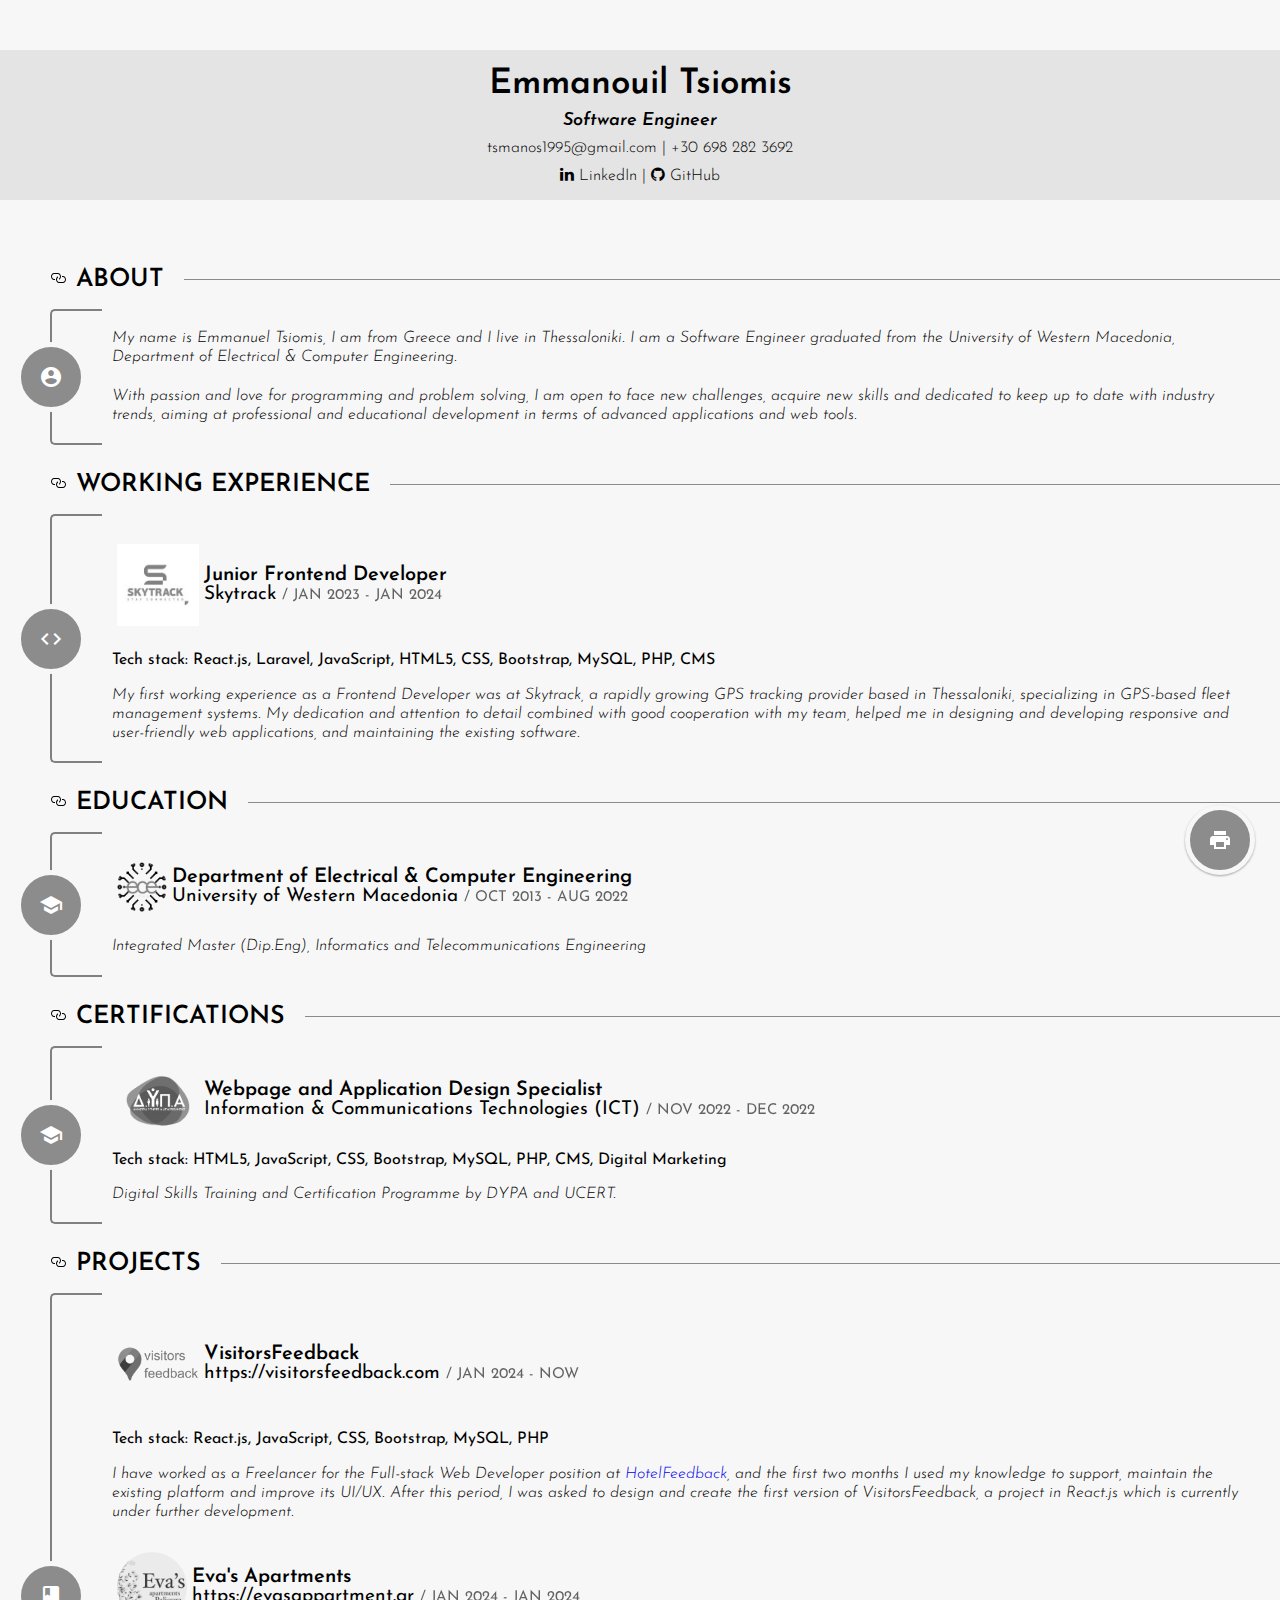
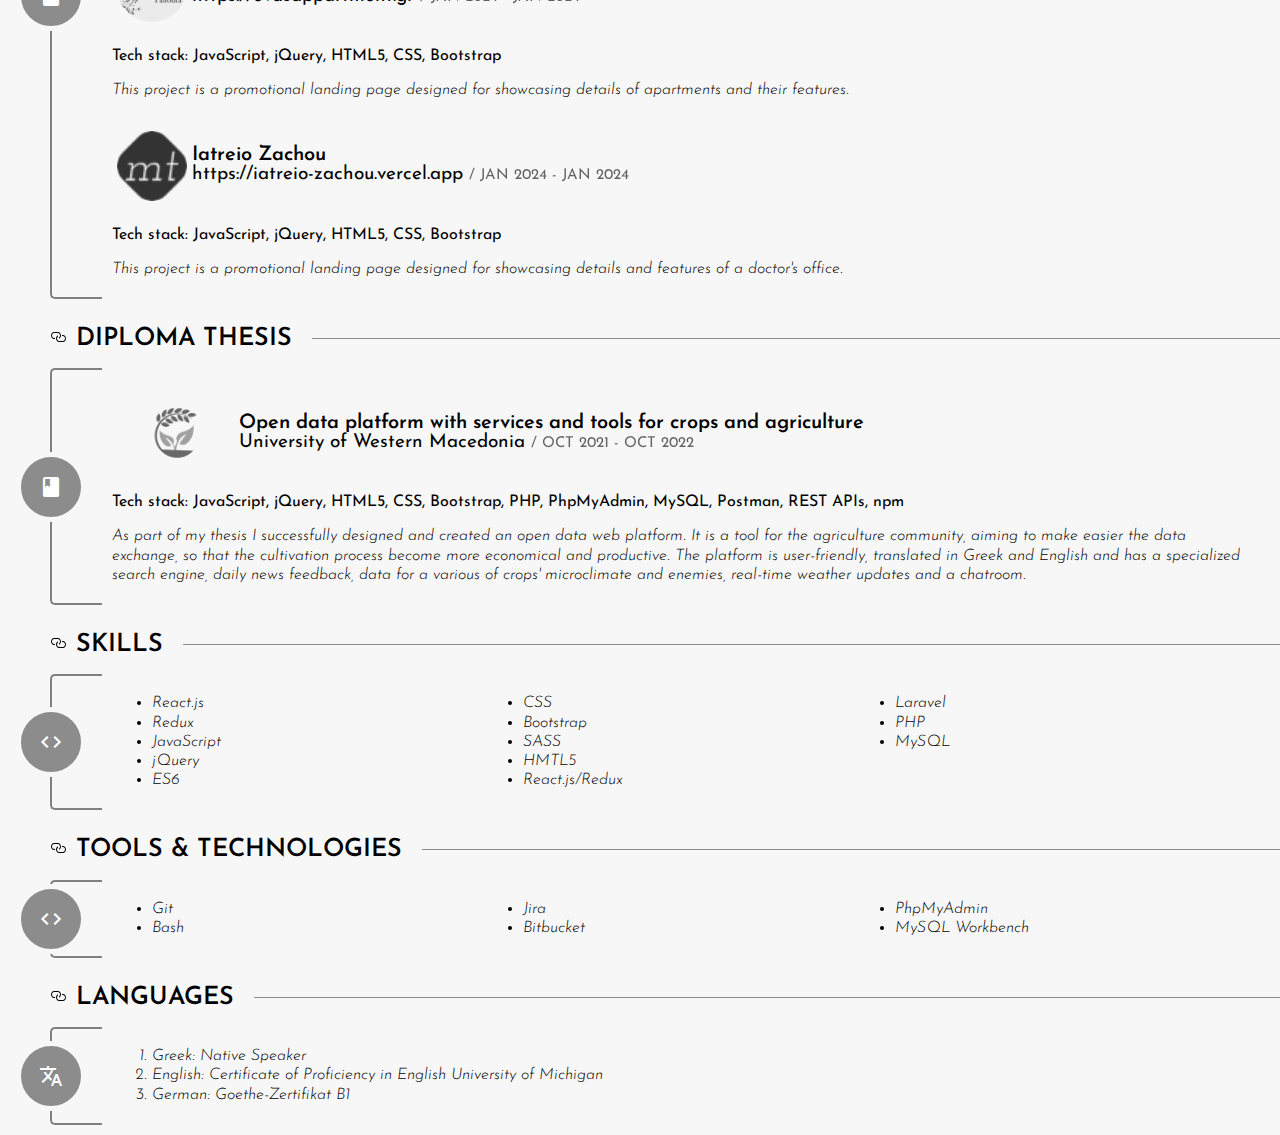
==== index.html @ ccad68cb "Last changes" ====
<!DOCTYPE HTML>
<html lang="en">

<head>
  <title>Emmanouil Tsiomis | Software Engineer</title>
  <meta charset="utf-8" />
  <meta name="viewport" content="width=device-width, initial-scale=1" />
  <meta name="theme-color" content="#2c2c2c" />
  <link rel="apple-touch-icon" sizes="180x180" href="images/icons/icon-192x192.png">
  <link href="https://fonts.googleapis.com/css?family=Josefin+Sans:100,100i,300,300i,400,400i,600,600i,700,700i"
    rel="stylesheet">
  <link href="https://fonts.googleapis.com/icon?family=Material+Icons" rel="stylesheet">
  <link rel="stylesheet" href="assets/css/main.css" />
  <link href="assets/css/print.css" media="print" rel="stylesheet" />
  <link rel="stylesheet" href="https://maxcdn.bootstrapcdn.com/font-awesome/4.4.0/css/font-awesome.min.css">
</head>

<body>
  <div id="print" class="print icon" title="Get a pdf copy">
    <i class="material-icons">&#xE8AD;</i>
  </div>
  <div class="wrapper">
    <main class="main">
      <!-- <div class="btnlang">
        <a href="index-gr.html" class="nav-link">
          <img src="images/flag_gr.gif" alt="Greek" title="Switch to Greek">
        </a>
      </div> -->
      <section class="top">
        <div class="title ">
          Emmanouil Tsiomis
          <div class="subtitle">
            Software Engineer
          </div>
          <div class="contact-information">
            tsmanos1995@gmail.com | +30 698 282 3692‬
          </div>
          <div class="contact-information icon">
            <a href="https://www.linkedin.com/in/emmanouil-tsiomis-819900257/" style="color: currentcolor;" target="_blank"
              rel="noreferrer"><i class="fa fa-linkedin"></i>&#x20LinkedIn</a>
            |
            <a href="https://github.com/ManolisTs" style="color: currentcolor;" target="_blank" rel="noreferrer"><i
                class="fa fa-github"></i>&#x20GitHub</a>
          </div>
        </div>
      </section>
      <section class="section">
        <div class="horizonLine" id="experience">
          <a id="user-content-buttonjs" class="anchor" aria-hidden="true" href="#experience">
            <svg viewBox="0 0 16 16" version="1.1" width="16" height="16" aria-hidden="true">
              <path fill-rule="evenodd"
                d="M4 9h1v1H4c-1.5 0-3-1.69-3-3.5S2.55 3 4 3h4c1.45 0 3 1.69 3 3.5 0 1.41-.91 2.72-2 3.25V8.59c.58-.45 1-1.27 1-2.09C10 5.22 8.98 4 8 4H4c-.98 0-2 1.22-2 2.5S3 9 4 9zm9-3h-1v1h1c1 0 2 1.22 2 2.5S13.98 12 13 12H9c-.98 0-2-1.22-2-2.5 0-.83.42-1.64 1-2.09V6.25c-1.09.53-2 1.84-2 3.25C6 11.31 7.55 13 9 13h4c1.45 0 3-1.69 3-3.5S14.5 6 13 6z">
              </path>
            </svg>
          </a>
          ABOUT
        </div>
        <div class="container">
          <div class="iconHug">
            <div class="icon">
              <i class="material-icons">&#xe853;</i>
            </div>
          </div>
          <div class="items">
            <div class="item">
              <div class="desc">
                My name is Emmanuel Tsiomis, I am from Greece and I live in Thessaloniki. I am a Software Engineer graduated from the University of Western Macedonia, Department of Electrical & Computer Engineering.
                <br><br>
                With passion and love for programming and problem solving, I am open to face new challenges, acquire new skills and dedicated to keep up to date with industry
                 trends, aiming at professional and educational development in terms of advanced applications and web tools.
              </div>
            </div>
          </div>
        </div>
      </section>
      <section class="section">
        <div class="horizonLine" id="experience">
          <a id="user-content-buttonjs" class="anchor" aria-hidden="true" href="#experience">
            <svg viewBox="0 0 16 16" version="1.1" width="16" height="16" aria-hidden="true">
              <path fill-rule="evenodd"
                d="M4 9h1v1H4c-1.5 0-3-1.69-3-3.5S2.55 3 4 3h4c1.45 0 3 1.69 3 3.5 0 1.41-.91 2.72-2 3.25V8.59c.58-.45 1-1.27 1-2.09C10 5.22 8.98 4 8 4H4c-.98 0-2 1.22-2 2.5S3 9 4 9zm9-3h-1v1h1c1 0 2 1.22 2 2.5S13.98 12 13 12H9c-.98 0-2-1.22-2-2.5 0-.83.42-1.64 1-2.09V6.25c-1.09.53-2 1.84-2 3.25C6 11.31 7.55 13 9 13h4c1.45 0 3-1.69 3-3.5S14.5 6 13 6z">
              </path>
            </svg>
          </a>
          WORKING EXPERIENCE
        </div>
        <div class="container">
          <div class="iconHug">
            <div class="icon">
              <i class="material-icons">&#xE86F;</i>
            </div>
          </div>
          <div class="items">
            <!-- <div class="item">
              <div class="entity">
                <img style="border-radius: unset; height: 82px;" loading="lazy" src="./images/hotelfeedback.png">
                <div>
                  <div class="what">Full Stack Web Developer</div>
                  <div class="where">
                    <a href="https://hotelfeedback.gr/" target="_blank" rel="noreferrer">Hotel Feedback</a>
                    <span class="when">/ JAN 2024 - NOW</span>
                  </div>
                </div>
              </div>
              <div class="tech-stack"> 
                Tech stack: React.js, JavaScript, CSS, Bootstrap, MySQL, PHP
              </div>
              <div class="desc">
                As a full-stack Web Developer at Hotel Feedback my role revolves around the maintenance, 
                support, and enhancement of the existing platform. Leveraging a comprehensive skill set, 
                I employ JavaScript, jQuery, CSS, Bootstrap, PHP, C#, SQL SERVER, and React to ensure the 
                seamless operation and continuous improvement of the system. My responsibilities encompass 
                not only troubleshooting and support but also the implementation of innovative solutions to 
                elevate the platform's functionality. This experience allows me to navigate the intricacies 
                of both front-end and back-end development, showcasing my proficiency in delivering high-quality 
                and user-centric solutions in a dynamic and challenging environment.
              </div>
            </div> -->
            <div class="item">
              <div class="entity">
                <img style="border-radius: unset; height: 82px;" loading="lazy" src="./images/skytrack.png">
                <div>
                  <div class="what">Junior Frontend Developer</div>
                  <div class="where">
                    <a href="https://skytrack.org" target="_blank" rel="noreferrer">Skytrack</a>
                    <span class="when">/ JAN 2023 - JAN 2024</span>
                  </div>
                </div>
              </div>
              <div class="tech-stack"> Tech stack: React.js, Laravel, JavaScript, HTML5, CSS, Bootstrap, MySQL, PHP, CMS
              </div>
              <div class="desc">
                My first working experience as a Frontend Developer was at Skytrack, a rapidly growing GPS tracking provider based in Thessaloniki, 
                specializing in GPS-based fleet management systems. My dedication and attention to detail combined with good cooperation with my team, 
                helped me in designing and developing responsive and user-friendly web applications, and maintaining the existing software.
              </div>
            </div>
            <!-- <div class="item">
              <div class="entity">
                <img loading="lazy" src="./images/greek-army.png">
                <div>
                  <div class="what">Computer & Network Specialist</div>
                  <div class="where">
                    <a href="http://www.army.gr/" target="_blank" rel="noreferrer">Greek Army</a>
                    <span class="when">/ FEB 2021 - MAY 2021</span>
                  </div>
                  <div class="when">
                    <a href="https://drive.google.com/file/d/1DsArFjGxGEd2pvz5OQ75VS9H2vYj6-qq/view?usp=sharing" target="_blank" rel="noreferrer">Certificate of Military
                      Service</a>
                  </div>
                </div>
              </div>
              <div class="tech-stack"> 
                Tech stack: MySQL, Windows Domain, Network Management, Computer Hardware Troubleshooting, 
                            Hardware Diagnostics, Computer Hardware Assembly, Active Directory Experience
              </div>
              <div class="desc">
                During my military service, with primary occupational specialty
                “Computer and Network Specialist” in the Information Technology Support Center of the 
                88th Military Command of Lesvos in the Hellenic Army, I was assigned the following duties:
                <ul>
                  <li>Network Support:
                    Integration of computers into the Windows Domain (Server 2012 R2, Server 2016 R2),
                    Network addressing, Switch configuration, Network user management (Active Directory)</li>
                  <li>Technical Support for Computers and Peripherals:
                    Fault diagnosis and replacement of defective components, Assembly of new computers,
                    Installation and configuration of operating systems and office applications (MS Windows, MS Office),
                    Printer maintenance, Connection and operation of projectors, Connection and operation of UPS (Uninterruptible Power Supply)
                  </li>
                  <li>Handling Office Applications:
                    Microsoft Word 2003-2016, Microsoft Excel 2003-2016, Microsoft Outlook 2003-2016,
                    Microsoft PowerPoint 2003-2016, Microsoft Access 2003-2016
                  </li>
                </ul>
              </div>
            </div>
            <div class="item">
              <div class="entity">
                <img loading="lazy" src="./images/itsolutions.png">
                <div>
                  <div class="what">Information Technology Engineer (Internship)</div>
                  <div class="where">
                    <a href="" target="_blank" rel="noreferrer">It Solutions - Mokkas Ioannis</a>
                    <span class="when">/ AUG 2020 - OCT 2020</span>
                  </div>
                </div>
              </div>
              <div class="tech-stack"> Tech stack: Windows Server, Computer Hardware, Computer Hardware Troubleshooting, Hardware Diagnostics, Computer Hardware Assembly </div>
              <div class="desc">
                During my internship, I worked at the hosting company named IOANNIS MOKKAS, operating under the 
                trade name IT SOLUTIONS, for the period August 2020 to October 2020. In this role, I provided 
                services related to software and hardware upgrading, management, and repair.
              </div>
            </div> -->
          </div>
        </div>
      </section>
      <section class="section">
        <div class="horizonLine" id="education">
          <a class="anchor" aria-hidden="true" href="#education">
            <svg viewBox="0 0 16 16" version="1.1" width="16" height="16" aria-hidden="true">
              <path fill-rule="evenodd"
                d="M4 9h1v1H4c-1.5 0-3-1.69-3-3.5S2.55 3 4 3h4c1.45 0 3 1.69 3 3.5 0 1.41-.91 2.72-2 3.25V8.59c.58-.45 1-1.27 1-2.09C10 5.22 8.98 4 8 4H4c-.98 0-2 1.22-2 2.5S3 9 4 9zm9-3h-1v1h1c1 0 2 1.22 2 2.5S13.98 12 13 12H9c-.98 0-2-1.22-2-2.5 0-.83.42-1.64 1-2.09V6.25c-1.09.53-2 1.84-2 3.25C6 11.31 7.55 13 9 13h4c1.45 0 3-1.69 3-3.5S14.5 6 13 6z">
              </path>
            </svg>
          </a>
          EDUCATION
        </div>
        <div class="container">
          <div class="iconHug">
            <div class="icon">
              <i class="material-icons">&#xE80C;</i>
            </div>
          </div>
          <div class="items">
            <div class="item">
              <div class="entity">
                <img loading="lazy" src="./images/ece.png">
                <div>
                  <div class="what">Department of Electrical & Computer Engineering</div>
                  <div class="where">
                    <a href="https://www.ece.uowm.gr/" target="_blank" rel="noreferrer">University of Western
                      Macedonia</a>
                    <span class="when">/ OCT 2013 - AUG 2022</span>
                  </div>
                </div>
              </div>
              <div class="desc">
                Integrated Master (Dip.Eng), Informatics and Telecommunications Engineering
              </div>
            </div>
          </div>
        </div>
      </section>
      <section class="section">
        <div class="horizonLine" id="education">
          <a class="anchor" aria-hidden="true" href="#education">
            <svg viewBox="0 0 16 16" version="1.1" width="16" height="16" aria-hidden="true">
              <path fill-rule="evenodd"
                d="M4 9h1v1H4c-1.5 0-3-1.69-3-3.5S2.55 3 4 3h4c1.45 0 3 1.69 3 3.5 0 1.41-.91 2.72-2 3.25V8.59c.58-.45 1-1.27 1-2.09C10 5.22 8.98 4 8 4H4c-.98 0-2 1.22-2 2.5S3 9 4 9zm9-3h-1v1h1c1 0 2 1.22 2 2.5S13.98 12 13 12H9c-.98 0-2-1.22-2-2.5 0-.83.42-1.64 1-2.09V6.25c-1.09.53-2 1.84-2 3.25C6 11.31 7.55 13 9 13h4c1.45 0 3-1.69 3-3.5S14.5 6 13 6z">
              </path>
            </svg>
          </a>
          CERTIFICATIONS
        </div>
        <div class="container">
          <div class="iconHug">
            <div class="icon">
              <i class="material-icons">&#xE80C;</i>
            </div>
          </div>
          <div class="items">
            <div class="item">
              <div class="entity">
                <img loading="lazy" src="./images/dypa.png">
                <div>
                  <div class="what">Webpage and Application Design Specialist</div>
                  <div class="where">
                    <a href="#" target="_blank" rel="noreferrer">Information & Communications Technologies (ICT)</a>
                    <span class="when">/ NOV 2022 - DEC 2022</span>
                  </div>
                </div>
              </div>
              <div class="tech-stack"> Tech stack: HTML5, JavaScript, CSS, Bootstrap, MySQL, PHP, CMS, Digital Marketing</div>
              <div class="desc">
                Digital Skills Training and Certification Programme by DYPA and UCERT.
              </div>
            </div>
          </div>
        </div>
      </section>
      <section class="section" id="projects">
          <div class="horizonLine">
            <a id="" class="anchor" aria-hidden="true" href="#evas">
              <svg viewBox="0 0 16 16" version="1.1" width="16" height="16" aria-hidden="true">
                <path fill-rule="evenodd"
                  d="M4 9h1v1H4c-1.5 0-3-1.69-3-3.5S2.55 3 4 3h4c1.45 0 3 1.69 3 3.5 0 1.41-.91 2.72-2 3.25V8.59c.58-.45 1-1.27 1-2.09C10 5.22 8.98 4 8 4H4c-.98 0-2 1.22-2 2.5S3 9 4 9zm9-3h-1v1h1c1 0 2 1.22 2 2.5S13.98 12 13 12H9c-.98 0-2-1.22-2-2.5 0-.83.42-1.64 1-2.09V6.25c-1.09.53-2 1.84-2 3.25C6 11.31 7.55 13 9 13h4c1.45 0 3-1.69 3-3.5S14.5 6 13 6z">
                </path>
              </svg>
            </a>
            PROJECTS
          </div>
          <div class="container">
            <div class="iconHug">
              <div class="icon">
                <i class="material-icons">&#xe865;</i>
              </div>
            </div>
            <div class="items">
              <div class="item">
                <div class="entity">
                  <img style="border-radius: unset; height: 82px;" loading="lazy" src="./images/visitors-feedback.png">
                  <div>
                    <div class="what">VisitorsFeedback</div>
                    <div class="where">
                      <a href="https://visitorsfeedback.com"
                        target="_blank" rel="noreferrer">https://visitorsfeedback.com</a>
                      <span class="when">/ JAN 2024 - NOW</span>
                    </div>
                  </div>
                </div>
                <div class="tech-stack"> Tech stack: React.js, JavaScript, CSS, Bootstrap, MySQL, PHP</div>
                <div class="desc">
                  I have worked as a Freelancer for the Full-stack Web Developer position at <a href="https://hotelfeedback.gr/" target="_blank" rel="noreferrer">HotelFeedback</a>, 
                  and the first two months I used my knowledge to support, maintain the existing platform and improve its UI/UX.
                
                  After this period, I was asked to design and create the first version of VisitorsFeedback, a project in React.js which is currently under further development.
                </div>
              </div>
              <div class="item">
                <div class="entity">
                  <img loading="lazy" style="height: 70px;" src="./images/eva.png">
                  <div>
                    <div class="what">Eva's Apartments</div>
                    <div class="where">
                      <a href="https://evasappartment.gr"
                        target="_blank" rel="noreferrer">https://evasappartment.gr</a>
                      <span class="when">/ JAN 2024 - JAN 2024</span>
                    </div>
                  </div>
                </div>
                <div class="tech-stack"> Tech stack: JavaScript, jQuery, HTML5, CSS, Bootstrap</div>
                <div class="desc">
                  This project is a promotional landing page designed for showcasing details of apartments and their features. 
                </div>
              </div>
              <div class="item">
                <div class="entity">
                  <img loading="lazy" style="height: 70px;" src="./images/favicon.png">
                  <div>
                    <div class="what">Iatreio Zachou</div>
                    <div class="where">
                      <a href="https://iatreio-zachou.vercel.app"
                        target="_blank" rel="noreferrer">https://iatreio-zachou.vercel.app</a>
                      <span class="when">/ JAN 2024 - JAN 2024</span>
                    </div>
                  </div>
                </div>
                <div class="tech-stack"> Tech stack: JavaScript, jQuery, HTML5, CSS, Bootstrap</div>
                <div class="desc">
                  This project is a promotional landing page designed for showcasing details and features of a doctor's office.
                </div>
              </div>
            </div>
          </div>
      </section>
      <section class="section" id="thesis">
        <div class="horizonLine">
          <a id="" class="anchor" aria-hidden="true" href="#thesis">
            <svg viewBox="0 0 16 16" version="1.1" width="16" height="16" aria-hidden="true">
              <path fill-rule="evenodd"
                d="M4 9h1v1H4c-1.5 0-3-1.69-3-3.5S2.55 3 4 3h4c1.45 0 3 1.69 3 3.5 0 1.41-.91 2.72-2 3.25V8.59c.58-.45 1-1.27 1-2.09C10 5.22 8.98 4 8 4H4c-.98 0-2 1.22-2 2.5S3 9 4 9zm9-3h-1v1h1c1 0 2 1.22 2 2.5S13.98 12 13 12H9c-.98 0-2-1.22-2-2.5 0-.83.42-1.64 1-2.09V6.25c-1.09.53-2 1.84-2 3.25C6 11.31 7.55 13 9 13h4c1.45 0 3-1.69 3-3.5S14.5 6 13 6z">
              </path>
            </svg>
          </a>
          DIPLOMA THESIS
        </div>
        <div class="container">
          <div class="iconHug">
            <div class="icon">
              <i class="material-icons">&#xe865;</i>
            </div>
          </div>
          <div class="items">
            <div class="item">
              <div class="entity">
                <img loading="lazy" style="height: 70px;" src="./images/logo.png">
                <div>
                  <div class="what">Open data platform with services and tools for crops and agriculture</div>
                  <div class="where">
                    <a href="https://www.ece.uowm.gr/"
                      target="_blank" rel="noreferrer">University of Western Macedonia</a>
                    <span class="when">/ OCT 2021 - OCT 2022</span>
                  </div>
                </div>
              </div>
              <div class="tech-stack"> Tech stack: JavaScript, jQuery, HTML5, CSS, Bootstrap, PHP, PhpMyAdmin, MySQL, Postman, REST APIs, npm</div>
              <div class="desc">
                As part of my thesis I successfully designed and created an open data web platform. It is a tool for the agriculture community, aiming 
                to make easier the data exchange, so that the cultivation process become more economical and productive. The platform is user-friendly, translated 
                in Greek and English and has a specialized search engine, daily news feedback, data for a various of crops' microclimate and enemies, 
                real-time weather updates and a chatroom.
              </div>
            </div>
          </div>
        </div>
      </section>
      <section class="section">
        <div class="horizonLine" id="skills">
          <a class="anchor" aria-hidden="true" href="#skills">
            <svg viewBox="0 0 16 16" version="1.1" width="16" height="16" aria-hidden="true">
              <path fill-rule="evenodd"
                d="M4 9h1v1H4c-1.5 0-3-1.69-3-3.5S2.55 3 4 3h4c1.45 0 3 1.69 3 3.5 0 1.41-.91 2.72-2 3.25V8.59c.58-.45 1-1.27 1-2.09C10 5.22 8.98 4 8 4H4c-.98 0-2 1.22-2 2.5S3 9 4 9zm9-3h-1v1h1c1 0 2 1.22 2 2.5S13.98 12 13 12H9c-.98 0-2-1.22-2-2.5 0-.83.42-1.64 1-2.09V6.25c-1.09.53-2 1.84-2 3.25C6 11.31 7.55 13 9 13h4c1.45 0 3-1.69 3-3.5S14.5 6 13 6z">
              </path>
            </svg>
          </a>
          SKILLS
        </div>
        <div class="container">
          <div class="iconHug">
            <div class="icon">
              <i class="material-icons">&#xE86F;</i>
            </div>
          </div>
          <div class="items">
            <div class="item">
              <div class="desc">
                <ul style="columns: 3; -webkit-columns: 3; -moz-columns: 3;">
                  <li>React.js</li>
                  <li>Redux</li>
                  <li>JavaScript</li>
                  <li>jQuery</li>
                  <li>ES6</li>
                  <li>CSS</li>
                  <li>Bootstrap</li>
                  <li>SASS</li>
                  <li>HMTL5</li>
                  <li>React.js/Redux</li>
                  <li>Laravel</li>
                  <li>PHP</li>
                  <li>MySQL</li>
                </ul>
              </div>
            </div>
          </div>
        </div>
      </section>
      <section class="section">
        <div class="horizonLine" id="tools">
          <a class="anchor" aria-hidden="true" href="#tools">
            <svg viewBox="0 0 16 16" version="1.1" width="16" height="16" aria-hidden="true">
              <path fill-rule="evenodd"
                d="M4 9h1v1H4c-1.5 0-3-1.69-3-3.5S2.55 3 4 3h4c1.45 0 3 1.69 3 3.5 0 1.41-.91 2.72-2 3.25V8.59c.58-.45 1-1.27 1-2.09C10 5.22 8.98 4 8 4H4c-.98 0-2 1.22-2 2.5S3 9 4 9zm9-3h-1v1h1c1 0 2 1.22 2 2.5S13.98 12 13 12H9c-.98 0-2-1.22-2-2.5 0-.83.42-1.64 1-2.09V6.25c-1.09.53-2 1.84-2 3.25C6 11.31 7.55 13 9 13h4c1.45 0 3-1.69 3-3.5S14.5 6 13 6z">
              </path>
            </svg>
          </a>
          TOOLS & TECHNOLOGIES
        </div>
        <div class="container">
          <div class="iconHug">
            <div class="icon">
              <i class="material-icons">&#xE86F;</i>
            </div>
          </div>
          <div class="items">
            <div class="item">
              <div class="desc">
                <ul style="columns: 3; -webkit-columns: 3; -moz-columns: 3;">
                  <li>Git</li>
                  <li>Bash</li>
                  <li>Jira</li>
                  <li>Bitbucket</li>
                  <li>PhpMyAdmin</li>
                  <li>MySQL Workbench</li>
                </ul>
              </div>
            </div>
          </div>
        </div>
      </section>
      <section class="section">
        <div class="horizonLine" id="languages">
          <a class="anchor" aria-hidden="true" href="#languages">
            <svg viewBox="0 0 16 16" version="1.1" width="16" height="16" aria-hidden="true">
              <path fill-rule="evenodd"
                d="M4 9h1v1H4c-1.5 0-3-1.69-3-3.5S2.55 3 4 3h4c1.45 0 3 1.69 3 3.5 0 1.41-.91 2.72-2 3.25V8.59c.58-.45 1-1.27 1-2.09C10 5.22 8.98 4 8 4H4c-.98 0-2 1.22-2 2.5S3 9 4 9zm9-3h-1v1h1c1 0 2 1.22 2 2.5S13.98 12 13 12H9c-.98 0-2-1.22-2-2.5 0-.83.42-1.64 1-2.09V6.25c-1.09.53-2 1.84-2 3.25C6 11.31 7.55 13 9 13h4c1.45 0 3-1.69 3-3.5S14.5 6 13 6z">
              </path>
            </svg>
          </a>
          LANGUAGES
        </div>
        <div class="container">
          <div class="iconHug">
            <div class="icon">
              <i class="material-icons">&#xe8e2;</i>
            </div>
          </div>
          <div class="items">
            <div class="item">
              <div class="desc">
                <ol>
                  <li>Greek: Native Speaker</li>
                  <li>English: Certificate of Proficiency in English University of Michigan</li>
                  <li>German: Goethe-Zertifikat B1</li>
                </ol>
              </div>
            </div>
          </div>
        </div>
      </section>
    </main>
    <!-- <aside class="aside aside-1 sticky">
      <section class="sidebar">
        <div class="profilePicture">
        </div>
        <div class="contactDetails">
          <div class="detail">
            <div class="alignCenter icon">
              <a href="https://www.linkedin.com/in/emmanouil-tsiomis-819900257/" style="text-decoration: none;" target="_blank"
                rel="noreferrer">
                <i class="fa fa-linkedin" style="height: 51.19px;"></i>
              </a>
            </div>
            <div class="alignCenter">
              <a href="https://www.linkedin.com/in/emmanouil-tsiomis-819900257/" style="text-decoration: none;" target="_blank"
                rel="noreferrer">LinkedIn</a>
            </div>
          </div>
          <div class="detail">
            <div class="alignCenter icon">
              <a href="https://github.com/ManolisTs" style="text-decoration: none;" target="_blank" rel="noreferrer">
                <i class="fa fa-github" style="height: 51.19px;"></i>
              </a>
            </div>
            <div class="alignCenter">
              <a href="https://github.com/ManolisTs" style="text-decoration: none;" target="_blank"
                rel="noreferrer">GitHub</a>
            </div>
          </div>
          <div class="detail">
            <div class="alignCenter icon">
              <a href="mailto:tsmanos1995@gmail.com" style="text-decoration: none;">
                <i class="material-icons">&#xE0BE;</i>
              </a>
            </div>
            <div class="alignCenter">
              <a href="mailto:tsmanos1995@gmail.com" style="text-decoration: none;">tsmanos1995@gmail.com</a>
            </div>
          </div>
          <div class="detail">
            <div class="alignCenter icon mycursor">
              <i class="material-icons">&#xE88A;</i>
            </div>
            <div class="alignCenter">
              Thessaloniki, Greece
            </div>
          </div>
        </div>

        <div class="expertise">
          <h3 class="alignCenter">SKILLS</h3>
          <ul>
            <li>React.js</li>
            <li>Redux</li>
            <li>JavaScript</li>
            <li>jQuery</li>
            <li>ES6</li>
            <li>CSS</li>
            <li>Bootstrap</li>
            <li>SASS</li>
            <li>HMTL5</li>
            <li>REST APIs</li>
            <li>AJAX</li>
            <li>Typescript</li>
            <li>Laravel</li>
            <li>PHP</li>
            <li>MySQL</li>
            <li>Node.js</li>
            <li>Express.js</li>
            <li>Npm</li>
            <li>C#</li>
            <li>Responsive Web Design</li>
            <li>Search Engine Optimization (SEO)</li>
          </ul>
        </div>

        <div class="expertise">
          <h3 class="alignCenter">TOOLS & TECHNOLOGIES</h3>
          <ul>
            <li>
              Git
            </li>
            <li>
              npm
            </li>
            <li>
              Bash
            </li>
            <li>
              Jira
            </li>
            <li>
              Bitbucket
            </li>
            <li>
              PhpMyAdmin
            </li>
            <li>
              MySQL Workbench
            </li>
          </ul>
        </div>

        <div class="languages">
          <h3 class="alignCenter">LANGUAGES</h3>
          <ul>
            <li>
              Greek (Native)
            </li>
            <li>
              English (Professional)
            </li>
            <li>
              German (Intermediate)
            </li>
          </ul>
        </div>
      </section>
    </aside> -->
  </div>
</body>
<script src="assets/js/index.js"></script>

</html>
---- assets/css/main.css ----
/****** body *********/

html, body {
  width: 100%;
  height: 100%;
  margin: 0;
  padding: 0;
  border: 0;
  vertical-align: baseline;
  font-size: 100%;
  line-height: 120%;
  font-family: "Josefin Sans", sans-serif;
}

/****** responsive with flex *********/

.wrapper {
  display: -webkit-box;
  display: -moz-box;
  display: -ms-flexbox;
  display: -webkit-flex;
  display: flex;
  -webkit-flex-flow: row wrap;
  flex-flow: row wrap;
  background-color: #f7f7f7;
}

.wrapper>* {
  flex: 1 100%;
}

.main {
  background: #f7f7f7;
  height: 100%;
}

.aside-1 {
  background: #4c4c4c;
  color: #fff;
}

.sticky {
  position: sticky;
  top: 0;
  height: 100%;
}

@media all and (min-width: 600px) {
  .aside {
    flex: 1;
  }
}

@media all and (min-width: 800px) {
  .main {
    flex: 2 0px;
  }
  .aside-1 {
    order: 1;
    max-width: 350px;
  }
  .main {
    order: 2;
  }
  /*.aside-2 { order: 3; }*/
  /*.footer  { order: 4; }*/
}

/****** responsive with flex *********/

/****** helpfull classes *********/

.alignCenter {
  text-align: center;
}

/****** helpfull classes *********/

/****** sidebar *********/

.sidebar {
  padding: 50px 30px;
}

.sidebar a {
  color: #fff;
}

.sidebar .profile {
  text-align: start;
  padding: 30px 0;
}

.sidebar .profile h3 {
  text-align: center;
}

.profilePicture {
  margin: 0 auto;
  overflow: hidden;
  text-align: center;
  background-image: url('../../images/manosts.png');
  background-position: center center;
  background-repeat: no-repeat;
  background-size: cover;
  width: 75%;
  padding-bottom: 75%;
  border-radius: 100%;
  border: 5px solid white;
}

.contactDetails {
  padding: 30px 0px;
  border-top: 2px solid #fff;
  border-bottom: 2px solid #fff;
}

.contactDetails .detail {
  padding: 10px 0;
}

.contactDetails .icon i {
  font-size: 45px;
}

.expertise {
  padding: 30px 0;
  border-bottom: 2px solid #fff;
}

.tech-stack {
  padding-top: 15px;
}

.expertise ul {
  padding-left: 0;
}

.expertise ul li {
  list-style: none;
  text-align: center;
  line-height: 1.5em;
}

.languages {
  padding: 30px 0;
  border-bottom: 2px solid #fff;
}

.languages ul {
  padding-left: 0;
}

.languages ul li {
  list-style: none;
  text-align: center;
  line-height: 1.5em;
}

.brand {
  font-size: 0.75em;
  padding: 30px 0 0 0;
  text-align: center;
}

.brand .mi {
  height: 35px;
}

/****** sidebar *********/

/****** main content *********/

.main {
  padding-left: 0;
  padding-right: 0;
}

.top {
  height: 150px;
  background: #e4e4e4;
  margin: 50px 0;
  text-align: center;
  vertical-align: middle;
  display: table;
  width: 100%;
  background-size: 50%;
  background-position: 50%;
  background-repeat: no-repeat;
}

.top .title {
  font-size: 35px;
  font-weight: 600;
  display: table-cell;
  vertical-align: middle;
  background: #e4e4e4;
  line-height: normal;
}

.top .subtitle {
  font-size: 18px;
  margin-top: 10px;
  margin-bottom: 10px;
  font-style: italic;
}

.top .contact-information {
  font-size: 16px;
  font-weight: 300;
  margin-top: 10px;
}

.main .section {
  padding: 10px 0;
  margin-left: 50px;
}

.main .section .container {
  display: flex;
  width: 100%;
  margin-top: 20px;
}

.main .section .iconHug {
  flex: auto;
  width: 25%;
  max-width: 50px;
  border: 2px solid #808080;
  border-right: none;
  border-top-left-radius: 5px;
  border-bottom-left-radius: 5px;
  display: flex;
  justify-content: center;
  margin-right: 10px;
}

.main .section .items {
  flex: auto;
  padding-right: 30px;
}

.main .section .title {
  font-size: 1.5em;
  font-weight: 700;
  position: relative;
}

.main .section .title span {
  background: #f7f7f7;
  padding-right: 10px;
}

.horizonLine {
  display: flex;
  width: 100%;
  justify-content: center;
  align-items: center;
  margin: 0 auto;
  font-size: 25px;
  font-weight: 600;
  padding-top: 10px;
}

.horizonLine:after {
  content: "";
  flex: auto;
  background: #8b8b8b;
  height: 1px;
  margin: auto;
  margin-left: 20px;
}

.main .section .item {
  margin: 20px 0;
}

.main .section .item .what {
  font-size: 20px;
  font-weight: 600;
}

.main .section .item .where {
  font-size: 19px;
  font-weight: 400;
}

.entity {
  padding: 10px 0;
  display: flex;
  align-items: center;
  transition: all 0.5s cubic-bezier(.25, .8, .25, 1);
}

.entity a {
  text-decoration: none;
  color: inherit;
}

.entity a:hover {
  text-decoration: underline;
  color: inherit;
}

.entity img {
  height: 50px;
  border-radius: 50%;
  margin: 0 5px;
  -webkit-filter: grayscale(100%);
  filter: grayscale(100%);
  transition: all 0.5s cubic-bezier(.25, .8, .25, 1);
}

.entity:hover {
  border-radius: 10px;
  transition: all 0.5s cubic-bezier(.25, .8, .25, 1);
  box-shadow: 0 1px 3px rgba(0, 0, 0, 0.12), 0 1px 2px rgba(0, 0, 0, 0.24);
}

.entity:hover img {
  -webkit-filter: grayscale(0%);
  filter: grayscale(0%);
  transition: all 0.5s cubic-bezier(.25, .8, .25, 1);
}

.main .section .item .when {
  font-size: 15px;
  opacity: 0.6;
}

.main .section .item .desc {
  font-style: italic;
  font-weight: 300;
  margin-top: 15px;
}

.main .section.publications .item {
  margin: 20px 0;
  text-align: justify;
}

.main .section.publications .item:after {
  content: "";
  flex: auto;
  background: rgba(0, 0, 0, 0.2);
  height: 1px;
  margin: auto;
  display: block;
  width: 50px;
  margin-top: 15px;
}

.mycursor{
  cursor: default;
}

/****** main content *********/

/****** print icon *********/

.print {
  position: fixed;
  bottom: 25px;
  right: 25px;
  cursor: pointer;
  z-index: 100;
  box-shadow: 0 1px 3px rgba(0, 0, 0, 0.12), 0 1px 2px rgba(0, 0, 0, 0.24);
  transition: all 0.3s cubic-bezier(.25, .8, .25, 1);
}

.print:hover {
  box-shadow: 0 14px 28px rgba(0, 0, 0, 0.25), 0 10px 10px rgba(0, 0, 0, 0.22);
  opacity: 0.88;
}

.print.icon, .main .section .iconHug .icon {
  background: #8c8c8c;
  color: #fff;
  width: 60px;
  height: 60px;
  text-align: center;
  border-radius: 50%;
  margin: auto;
  margin-left: -36.5px;
  display: flex;
  align-items: center;
  justify-content: center;
  border: 5px solid #f7f7f7;
}

/****** print icon *********/

/****** custom scrollbar *********/

::-webkit-scrollbar {
  width: 10px;
}

/* Track */

::-webkit-scrollbar-track {
  background: #f7f7f7;
}

/* Handle */

::-webkit-scrollbar-thumb {
  background: #8c8c8c;
  border-radius: 8px;
}

/* Handle on hover */

::-webkit-scrollbar-thumb:hover {
  background: #2c2c2c;
}

/****** custom scrollbar *********/

.anchor {
  margin-right: 10px;
}

/* link */
a:link {
  text-decoration: none;
}

a:visited {
  text-decoration: none;
}

a:hover {
  text-decoration: none;
}

a:active {
  text-decoration: underline;
}

.link2{
  color: rgb(83, 83, 231);
}

.btnlang {
  float: right;
  padding: 0.4rem 0.4rem 0 0;
}
---- assets/css/print.css ----
.anchor, .print.icon, .sidebar, .btnlang {
  display: none!important;
}

@media print {
  body {
    zoom: 85%;
  }
}
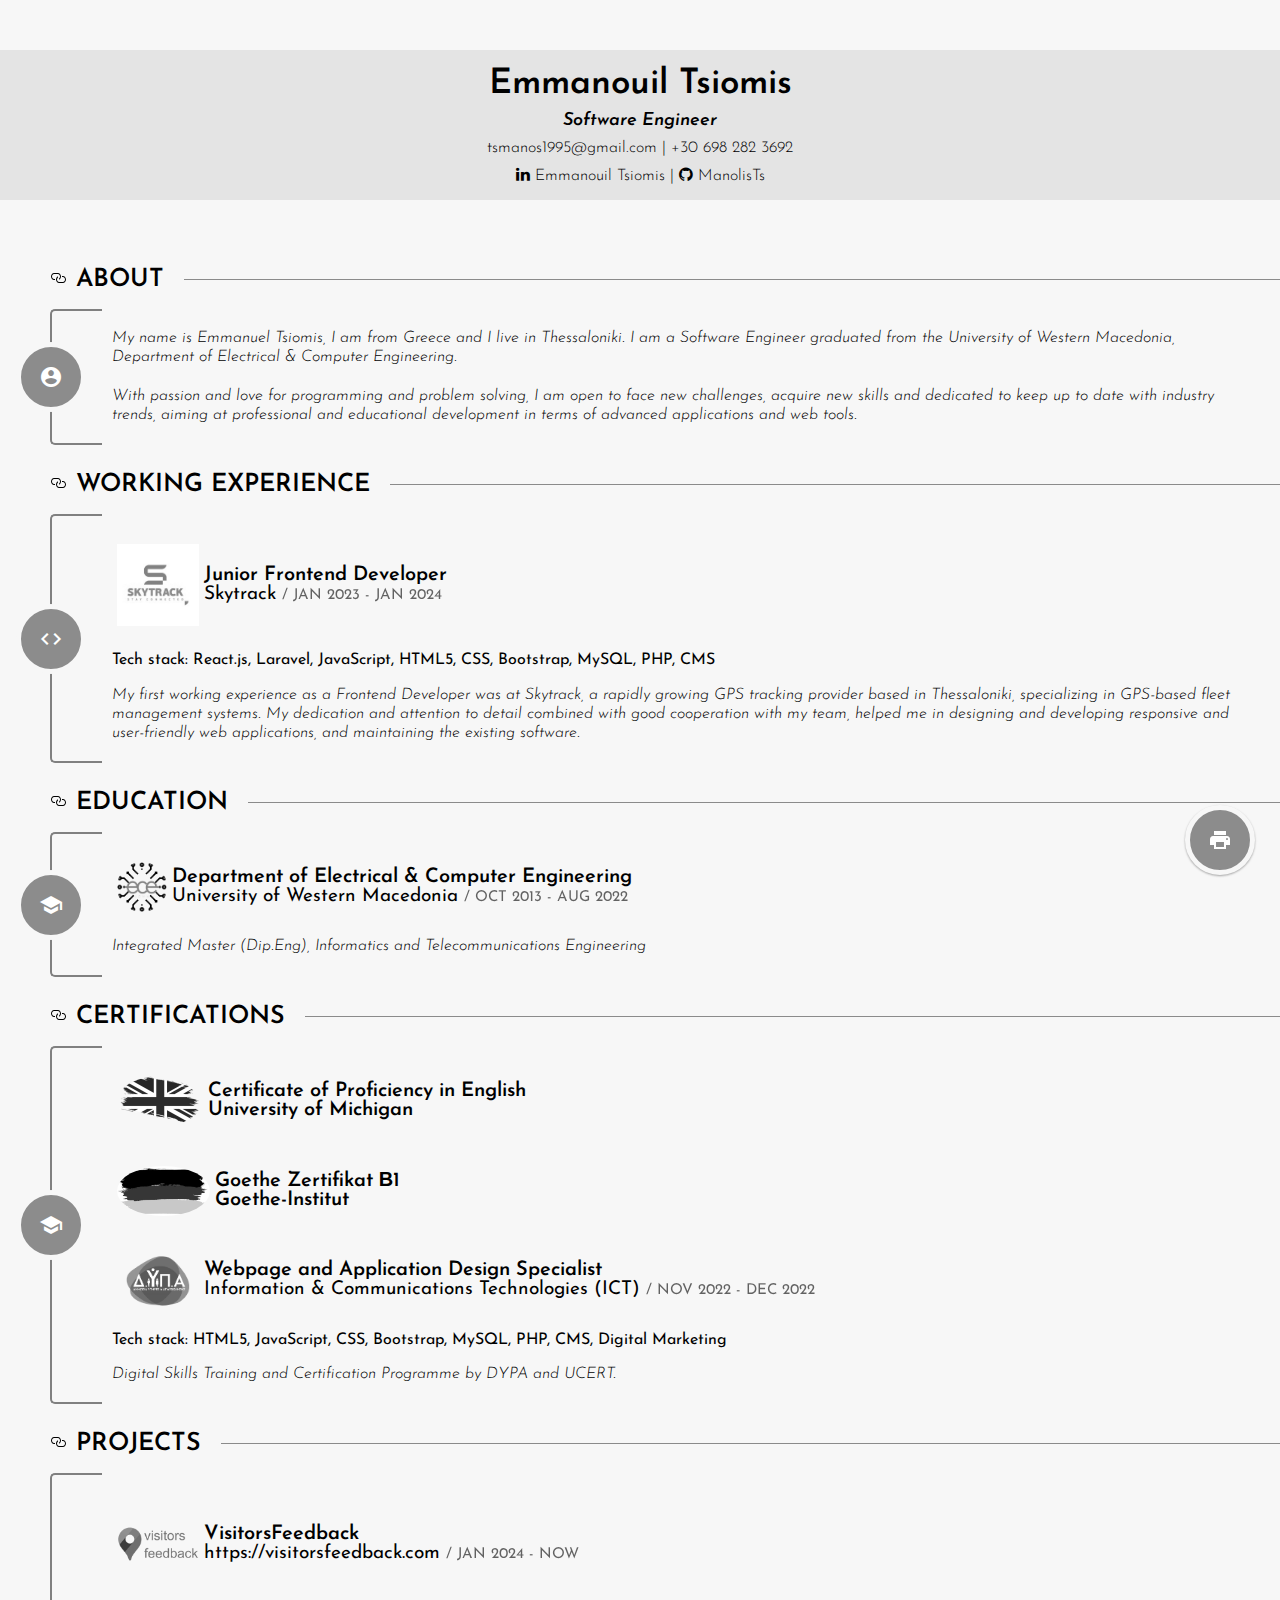
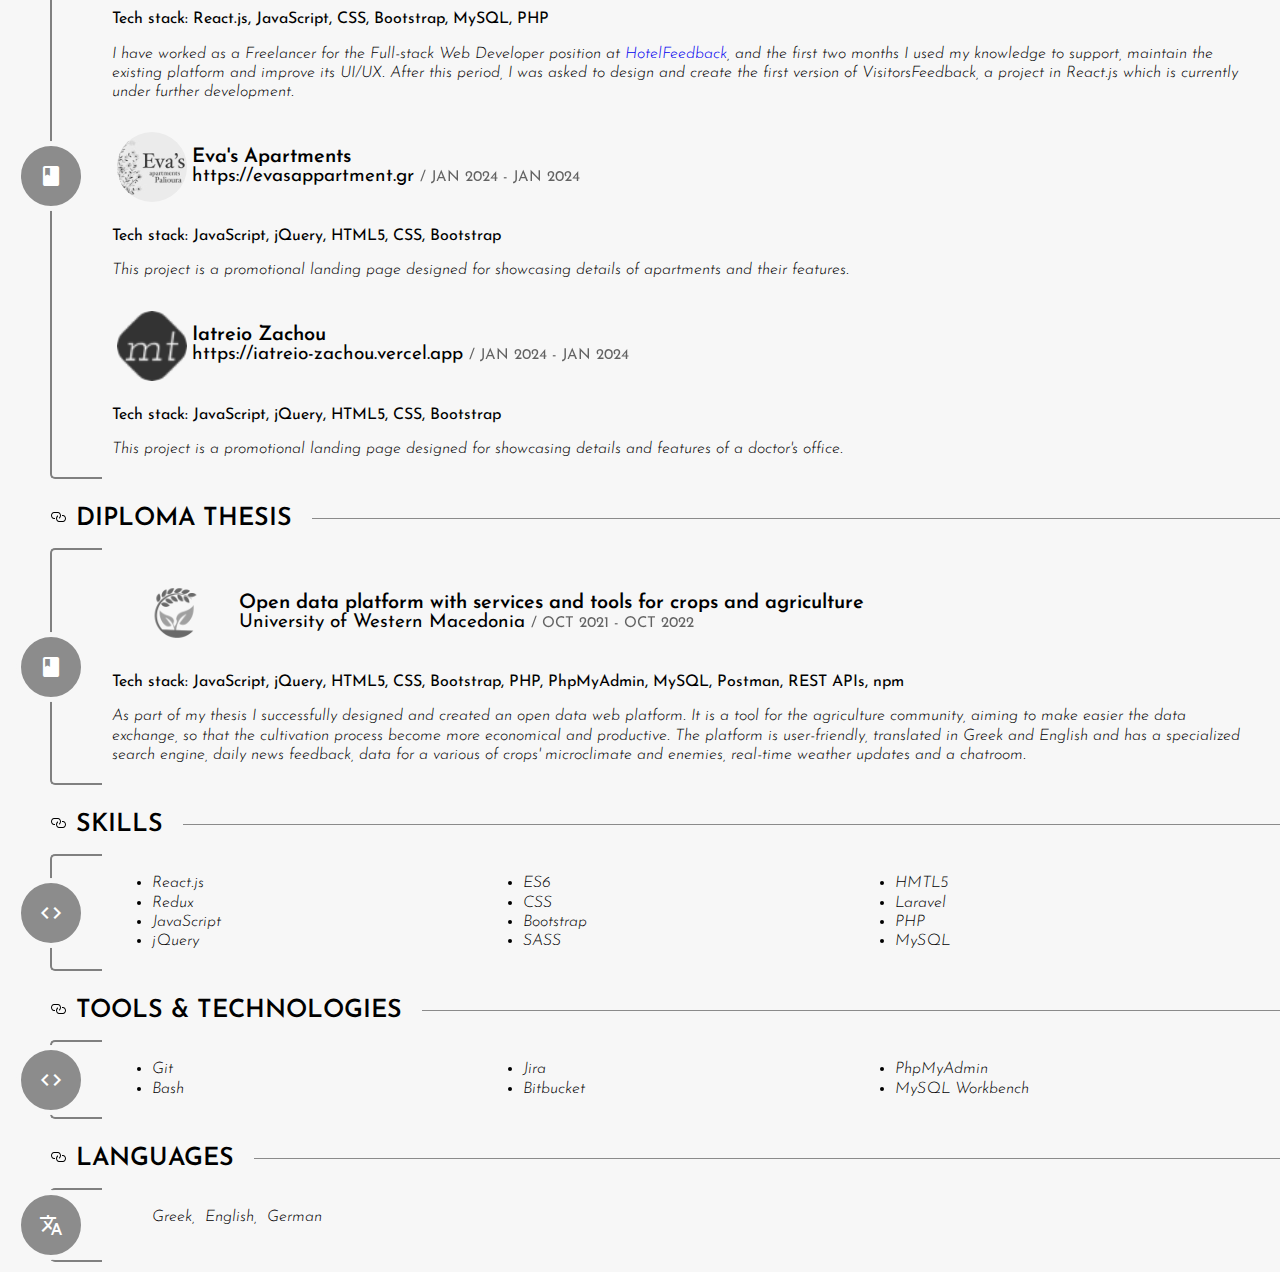
==== commit 1f4fed1c: "Last changes" ====
--- a/index.html
+++ b/index.html
@@ -37,10 +37,10 @@
           </div>
           <div class="contact-information icon">
             <a href="https://www.linkedin.com/in/emmanouil-tsiomis-819900257/" style="color: currentcolor;" target="_blank"
-              rel="noreferrer"><i class="fa fa-linkedin"></i>&#x20LinkedIn</a>
+              rel="noreferrer"><i class="fa fa-linkedin"></i> Emmanouil Tsiomis</a>
             |
             <a href="https://github.com/ManolisTs" style="color: currentcolor;" target="_blank" rel="noreferrer"><i
-                class="fa fa-github"></i>&#x20GitHub</a>
+                class="fa fa-github"></i> ManolisTs</a>
           </div>
         </div>
       </section>
@@ -252,6 +252,28 @@
           <div class="items">
             <div class="item">
               <div class="entity">
+                <img loading="lazy" src="./images/english.png">
+                <div>
+                  <div class="what">Certificate of Proficiency in English</div>
+                  <div class="where">
+                    <div class="what">University of Michigan</div>
+                  </div>
+                </div>
+              </div>
+            </div>
+            <div class="item">
+              <div class="entity">
+                <img loading="lazy" src="./images/german.png">
+                <div>
+                  <div class="what">Goethe Zertifikat Β1</div>
+                  <div class="where">
+                    <div class="what">Goethe-Institut</div>
+                  </div>
+                </div>
+              </div>
+            </div>
+            <div class="item">
+              <div class="entity">
                 <img loading="lazy" src="./images/dypa.png">
                 <div>
                   <div class="what">Webpage and Application Design Specialist</div>
@@ -415,7 +437,6 @@
                   <li>Bootstrap</li>
                   <li>SASS</li>
                   <li>HMTL5</li>
-                  <li>React.js/Redux</li>
                   <li>Laravel</li>
                   <li>PHP</li>
                   <li>MySQL</li>
@@ -478,11 +499,11 @@
           <div class="items">
             <div class="item">
               <div class="desc">
-                <ol>
-                  <li>Greek: Native Speaker</li>
-                  <li>English: Certificate of Proficiency in English University of Michigan</li>
-                  <li>German: Goethe-Zertifikat B1</li>
-                </ol>
+                <ul style="display: flex; flex-direction: row; gap: 10px; list-style-type: none;">
+                  <li>Greek,</li>
+                  <li>English,</li>
+                  <li>German</li>
+                </ul>
               </div>
             </div>
           </div>
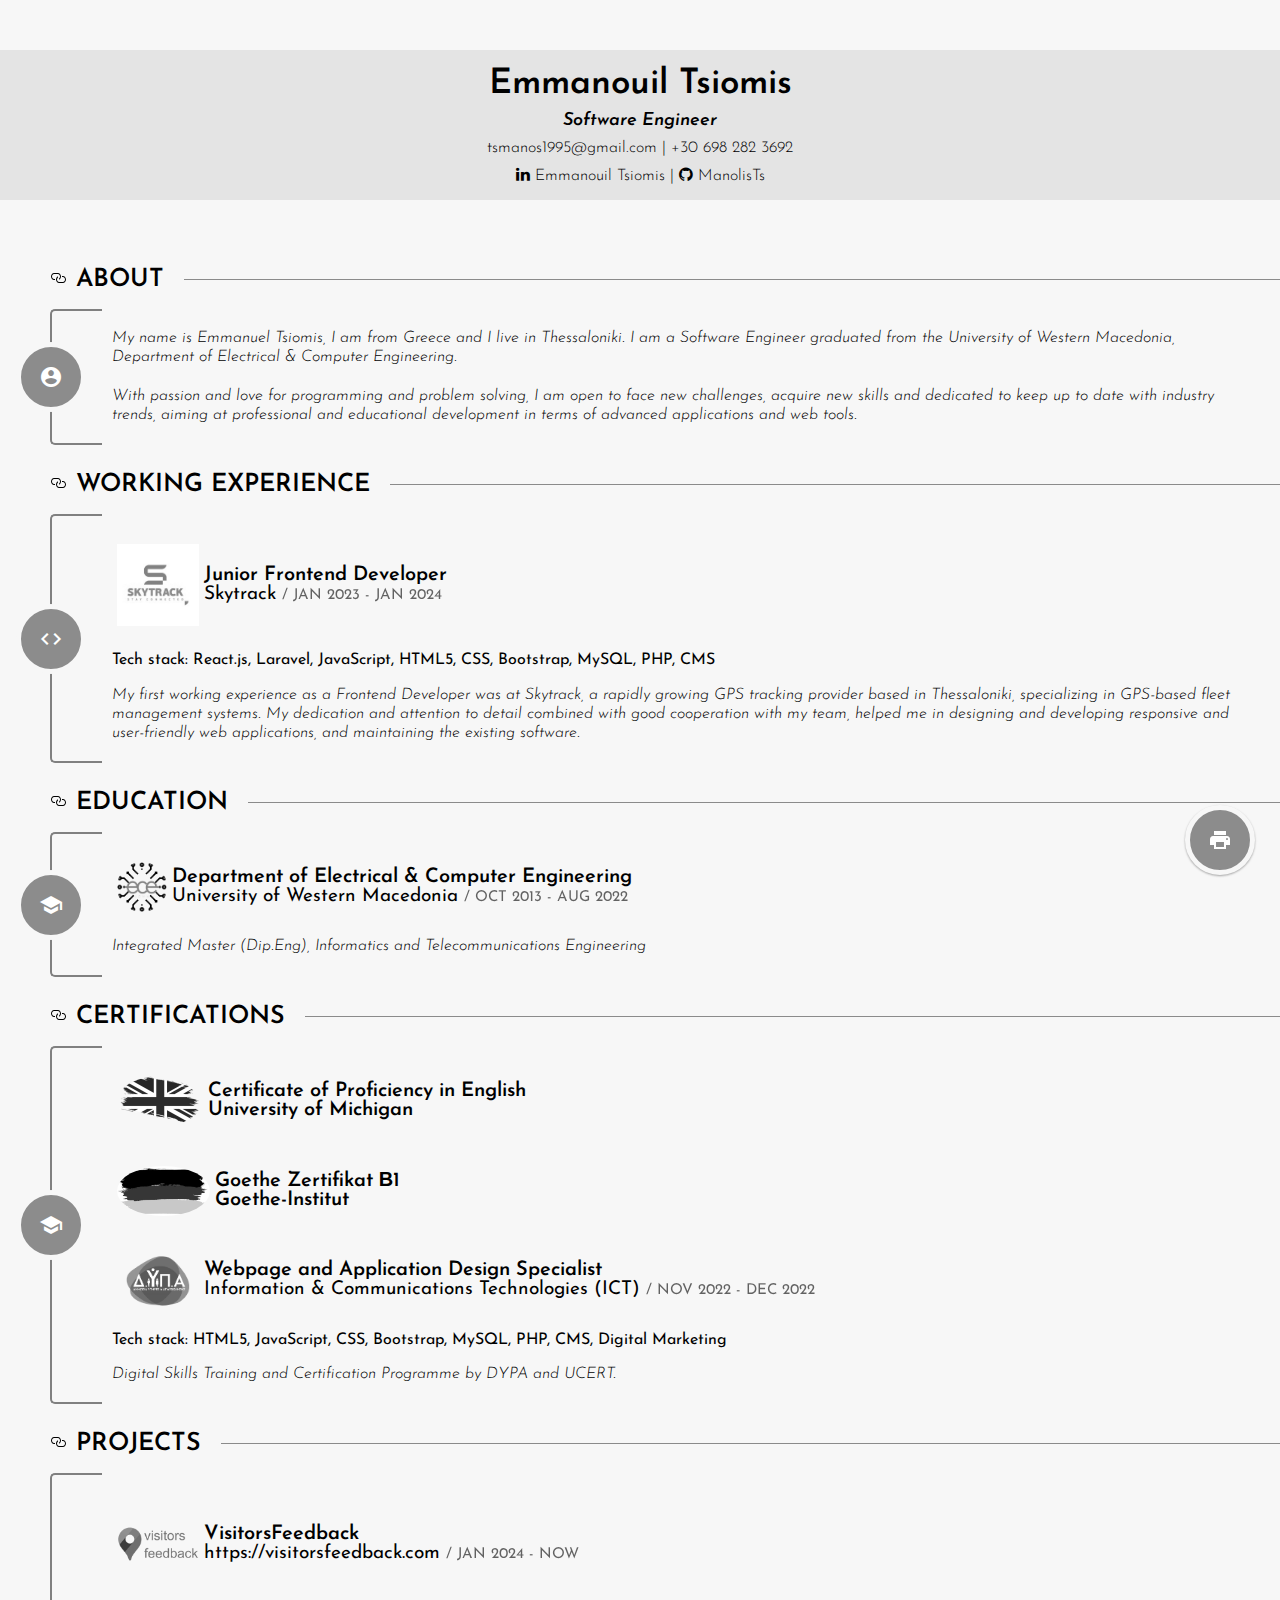
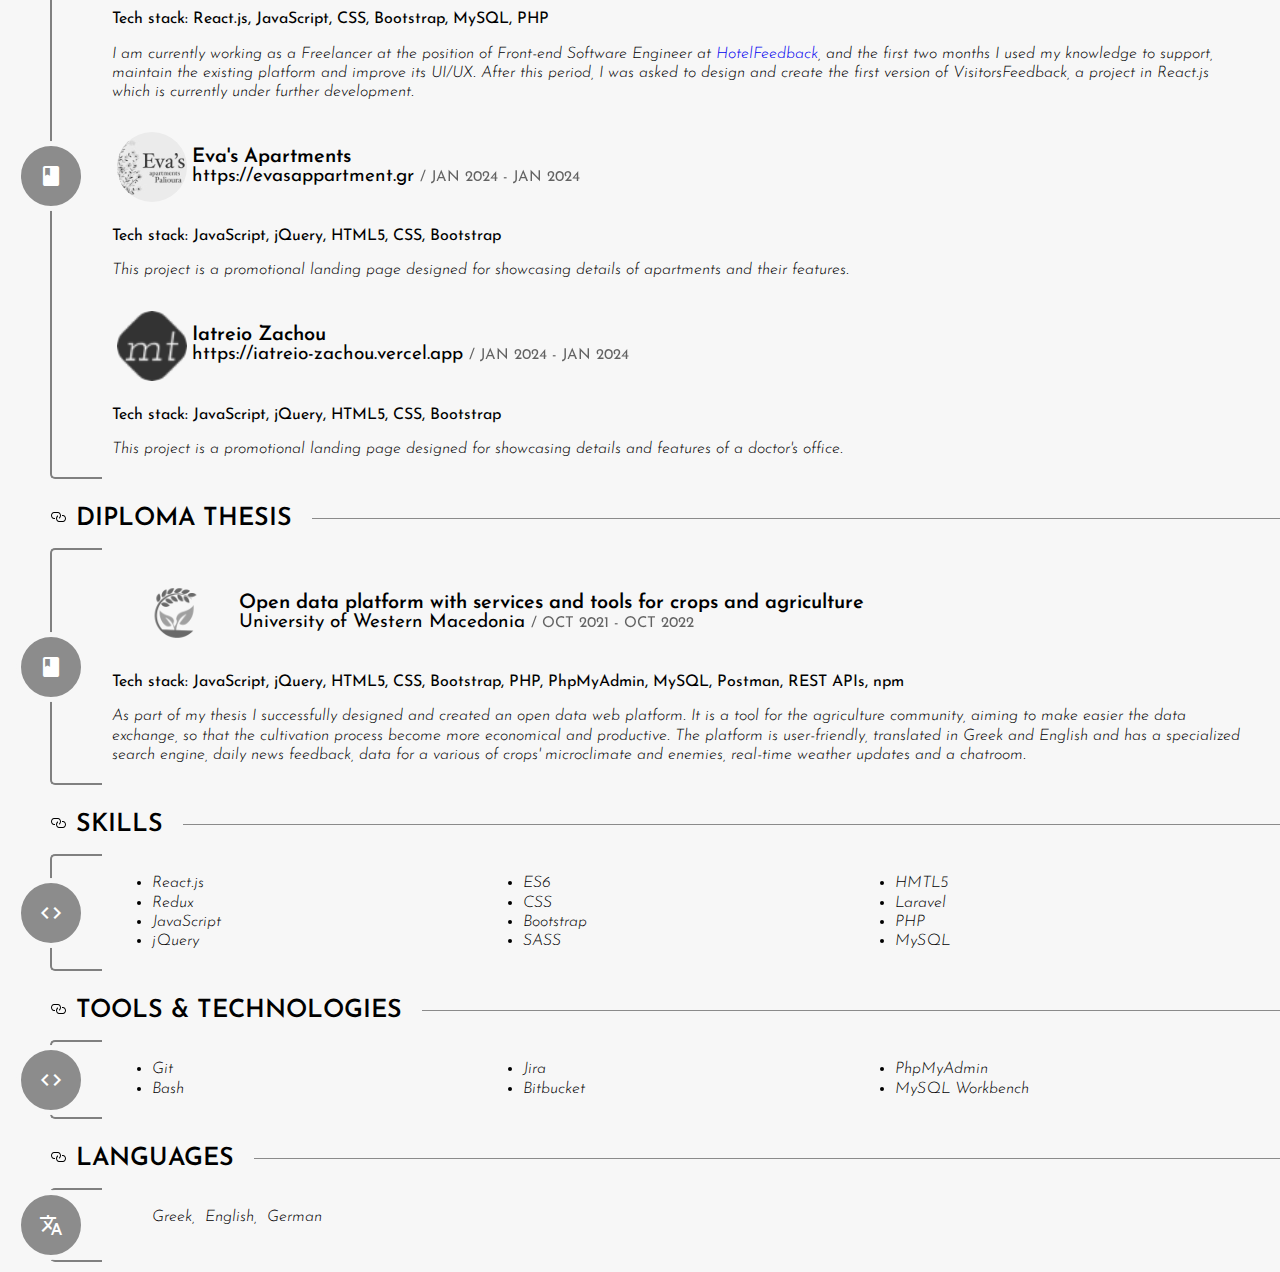
==== commit 6559157e: "correct job position details" ====
--- a/index.html
+++ b/index.html
@@ -323,7 +323,7 @@
                 </div>
                 <div class="tech-stack"> Tech stack: React.js, JavaScript, CSS, Bootstrap, MySQL, PHP</div>
                 <div class="desc">
-                  I have worked as a Freelancer for the Full-stack Web Developer position at <a href="https://hotelfeedback.gr/" target="_blank" rel="noreferrer">HotelFeedback</a>, 
+                  I am currently working as a Freelancer at the position of Front-end Software Engineer at <a href="https://hotelfeedback.gr/" target="_blank" rel="noreferrer">HotelFeedback</a>, 
                   and the first two months I used my knowledge to support, maintain the existing platform and improve its UI/UX.
                 
                   After this period, I was asked to design and create the first version of VisitorsFeedback, a project in React.js which is currently under further development.
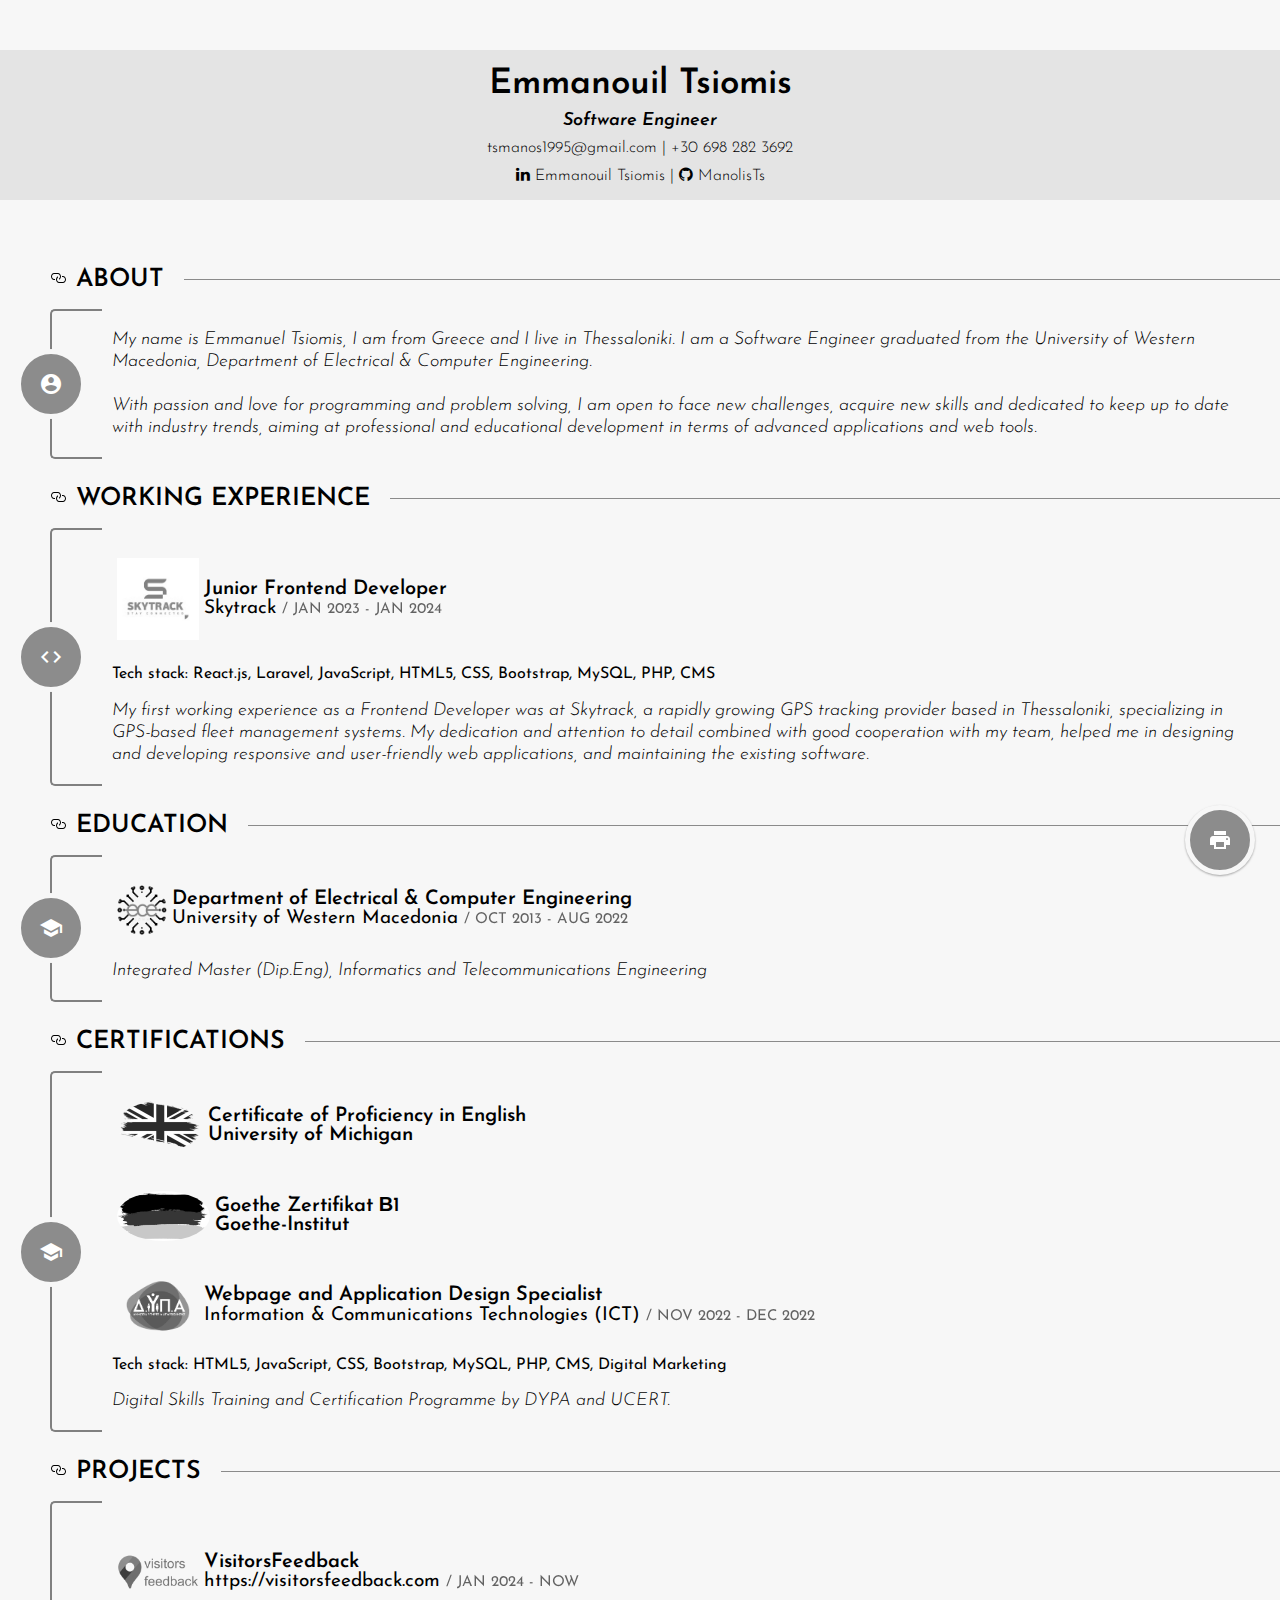
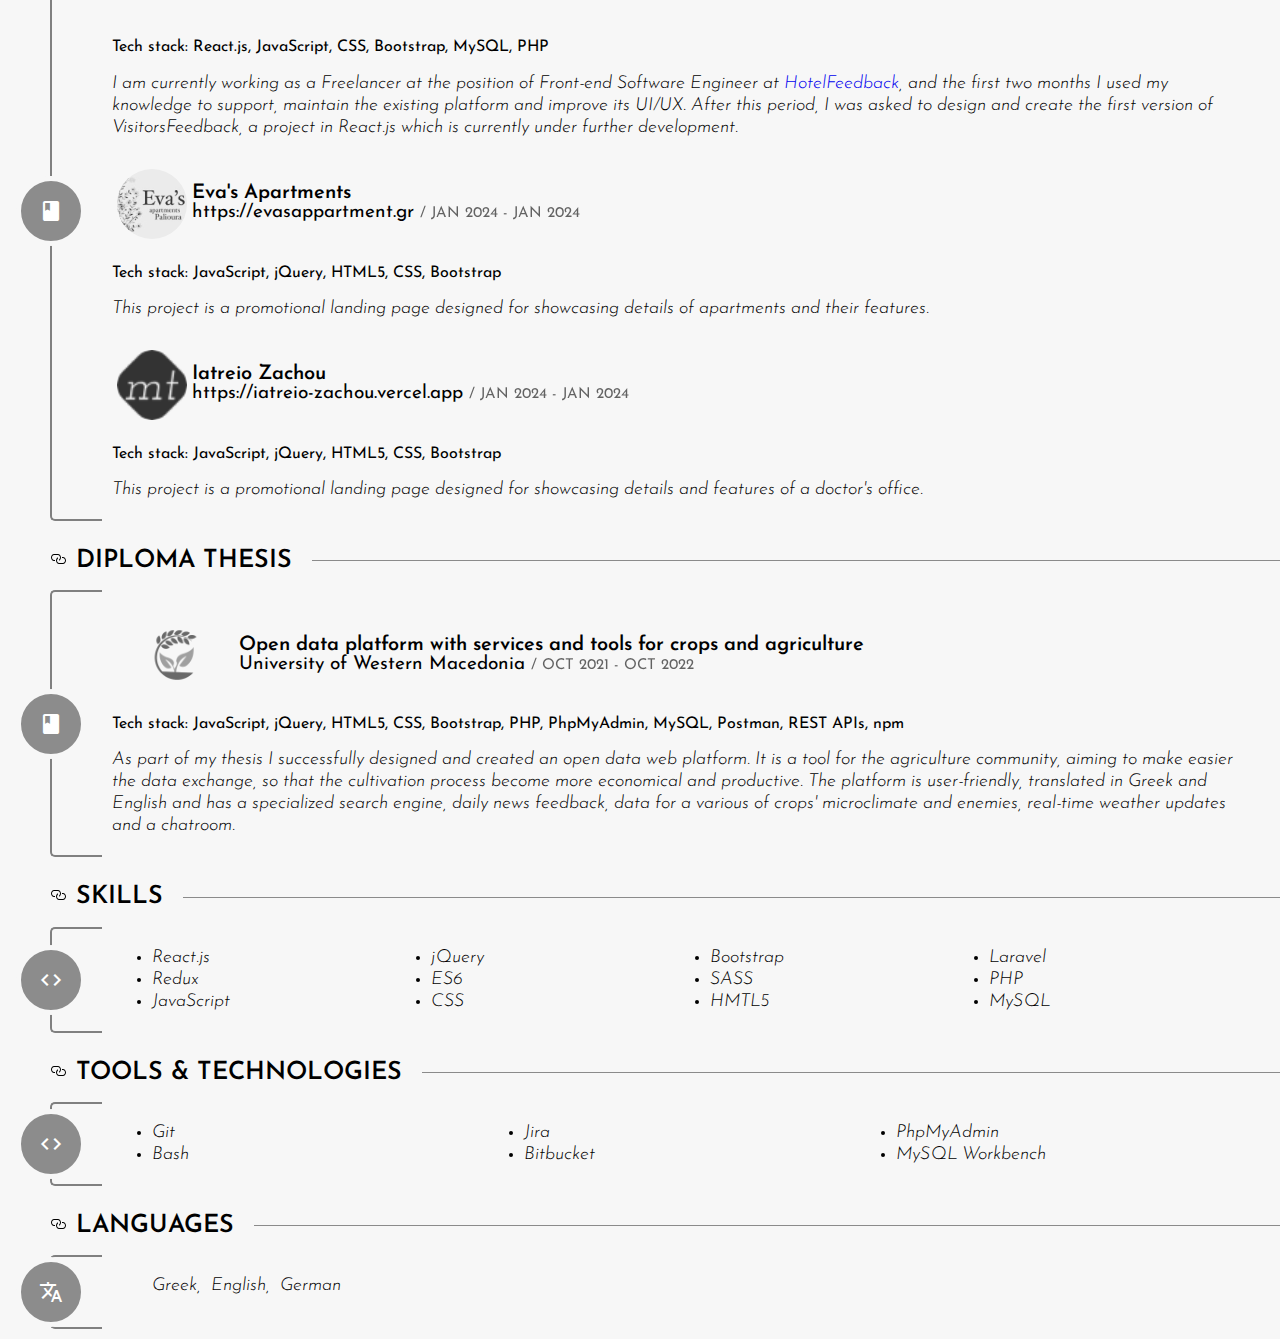
==== commit b8b70676: "change skills columns" ====
--- a/index.html
+++ b/index.html
@@ -427,7 +427,7 @@
           <div class="items">
             <div class="item">
               <div class="desc">
-                <ul style="columns: 3; -webkit-columns: 3; -moz-columns: 3;">
+                <ul style="columns: 4; -webkit-columns: 4; -moz-columns: 4;">
                   <li>React.js</li>
                   <li>Redux</li>
                   <li>JavaScript</li>
--- a/assets/css/main.css
+++ b/assets/css/main.css
@@ -332,6 +332,8 @@
   font-style: italic;
   font-weight: 300;
   margin-top: 15px;
+  font-size: 18px;
+  line-height: 22px;
 }
 
 .main .section.publications .item {
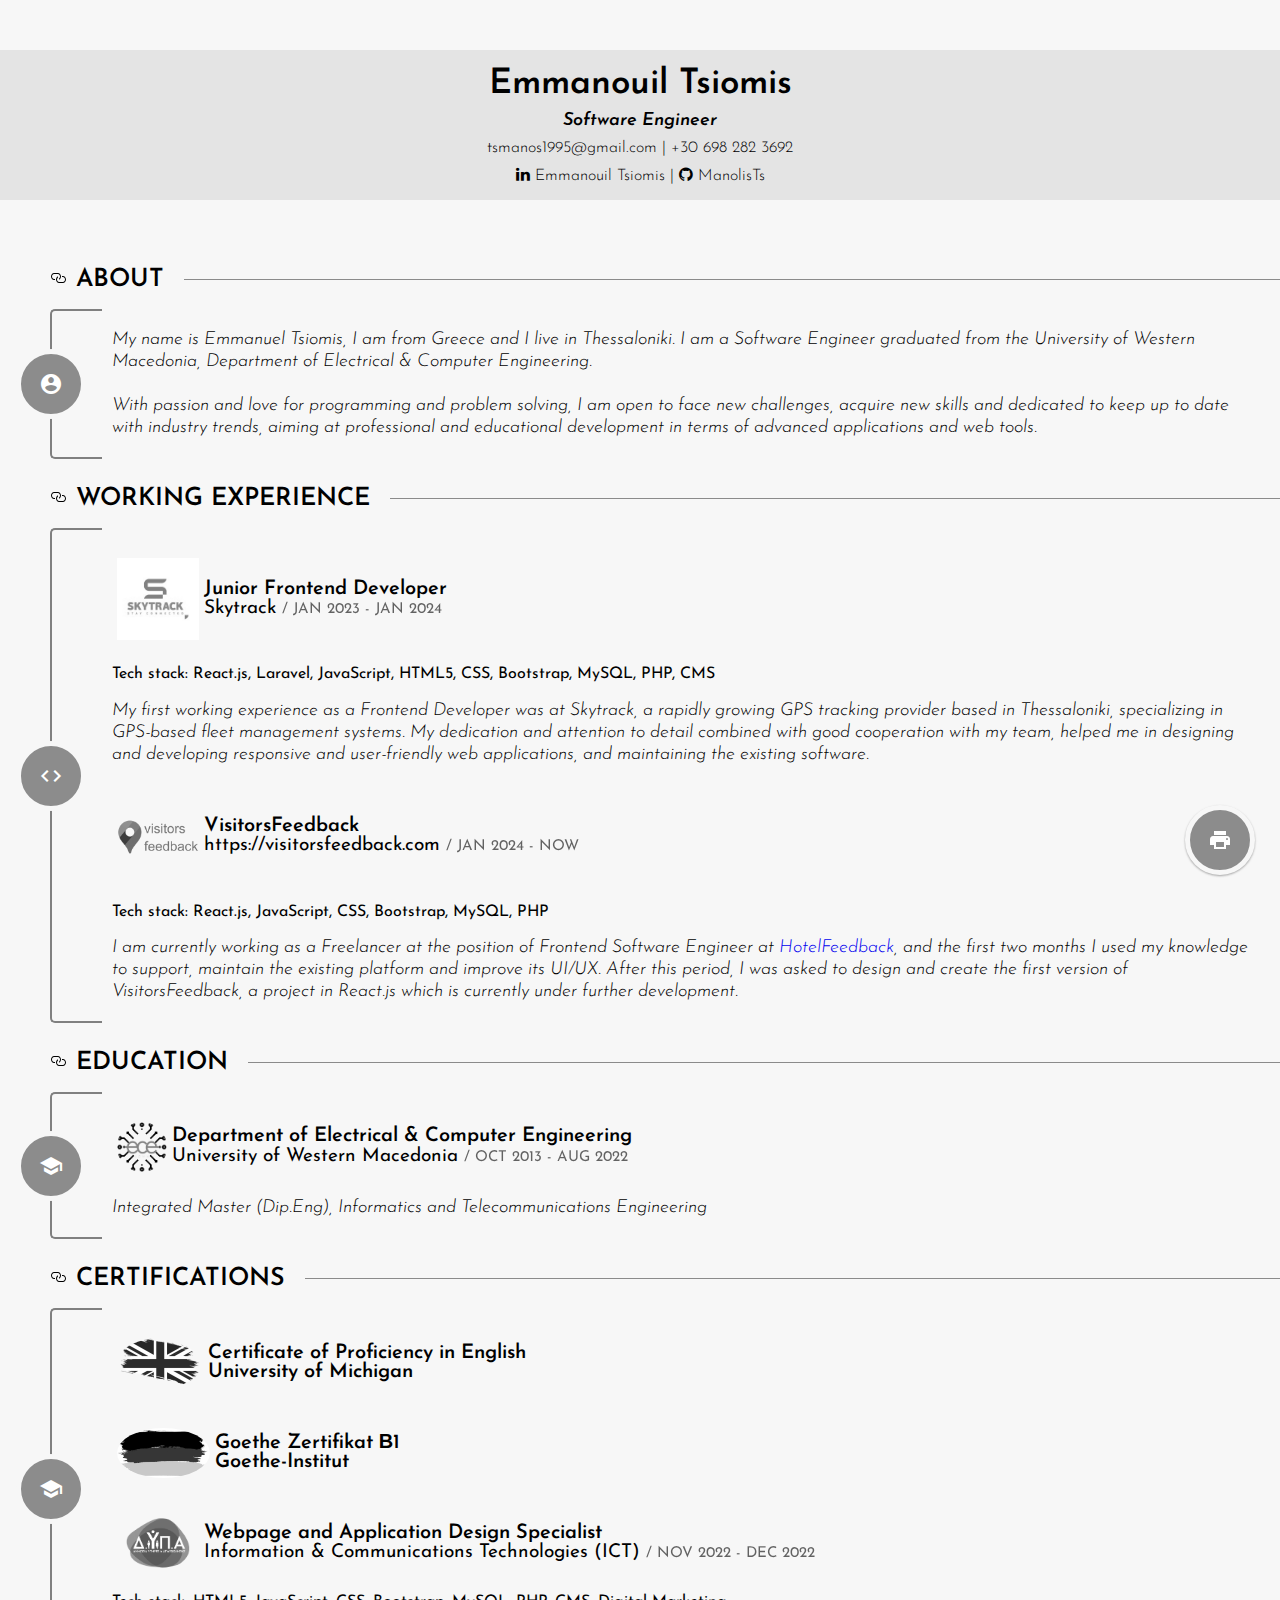
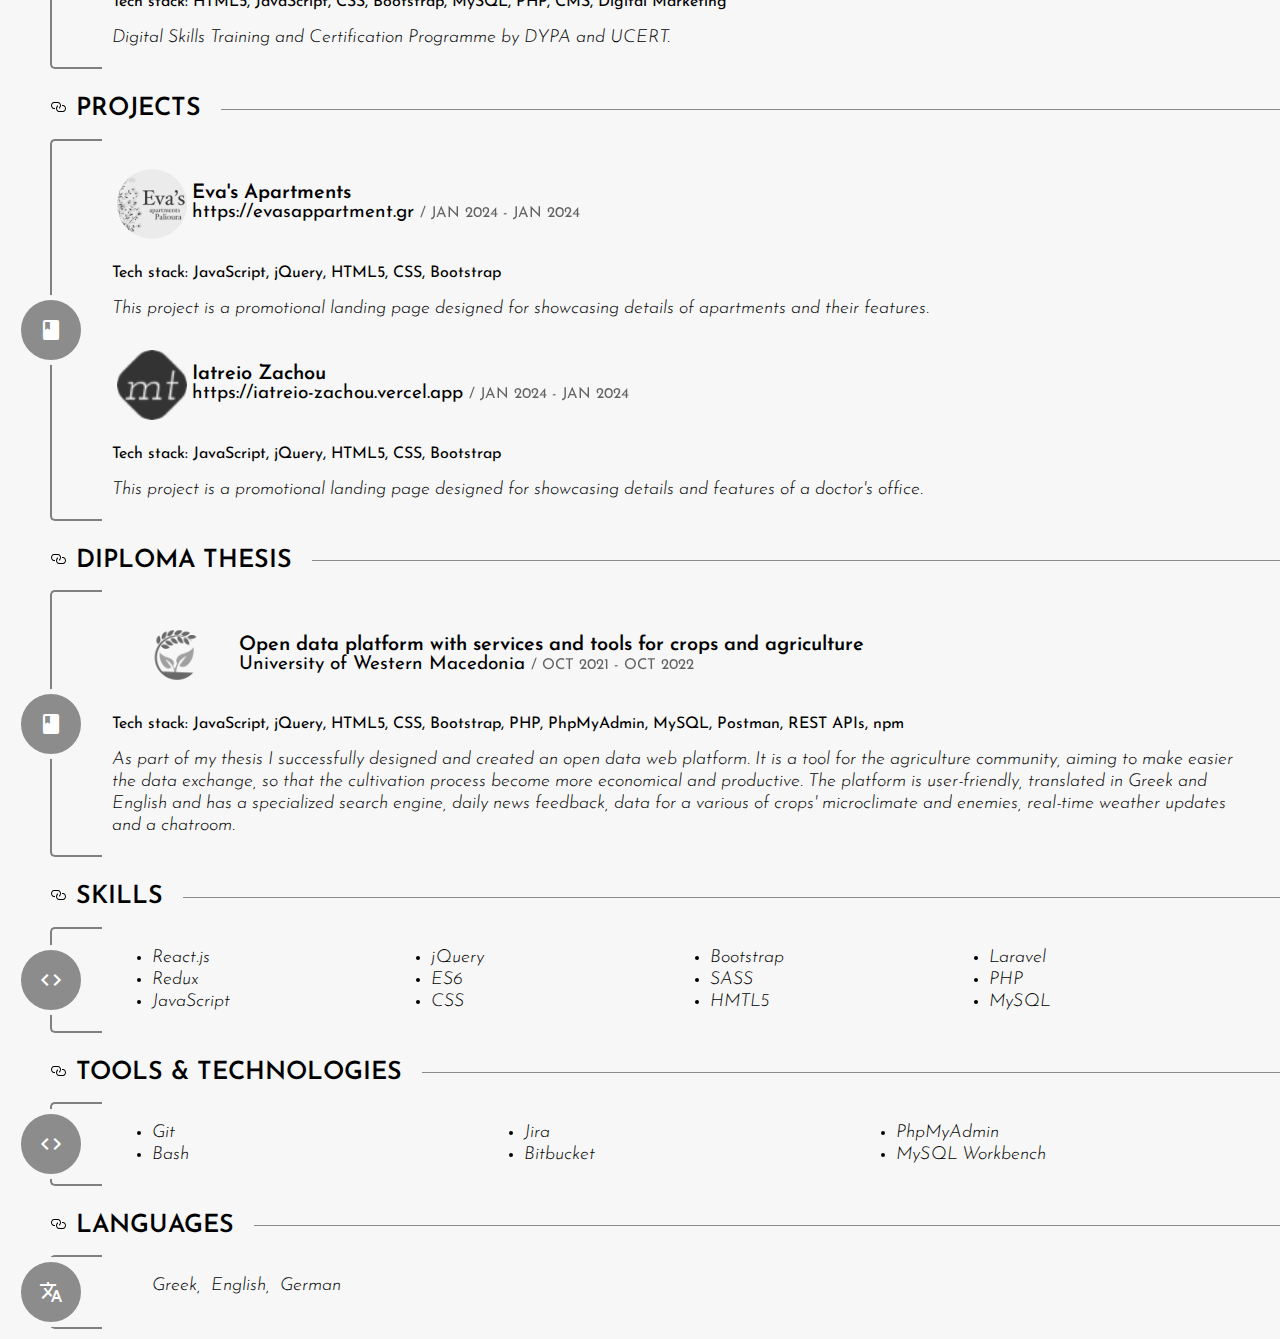
==== commit 639beb50: "change working experience" ====
--- a/index.html
+++ b/index.html
@@ -135,6 +135,26 @@
                 helped me in designing and developing responsive and user-friendly web applications, and maintaining the existing software.
               </div>
             </div>
+            <div class="item">
+              <div class="entity">
+                <img style="border-radius: unset; height: 82px;" loading="lazy" src="./images/visitors-feedback.png">
+                <div>
+                  <div class="what">VisitorsFeedback</div>
+                  <div class="where">
+                    <a href="https://visitorsfeedback.com"
+                      target="_blank" rel="noreferrer">https://visitorsfeedback.com</a>
+                    <span class="when">/ JAN 2024 - NOW</span>
+                  </div>
+                </div>
+              </div>
+              <div class="tech-stack"> Tech stack: React.js, JavaScript, CSS, Bootstrap, MySQL, PHP</div>
+              <div class="desc">
+                I am currently working as a Freelancer at the position of Frontend Software Engineer at <a href="https://hotelfeedback.gr/" target="_blank" rel="noreferrer">HotelFeedback</a>, 
+                and the first two months I used my knowledge to support, maintain the existing platform and improve its UI/UX.
+              
+                After this period, I was asked to design and create the first version of VisitorsFeedback, a project in React.js which is currently under further development.
+              </div>
+            </div>
             <!-- <div class="item">
               <div class="entity">
                 <img loading="lazy" src="./images/greek-army.png">
@@ -309,26 +329,6 @@
               </div>
             </div>
             <div class="items">
-              <div class="item">
-                <div class="entity">
-                  <img style="border-radius: unset; height: 82px;" loading="lazy" src="./images/visitors-feedback.png">
-                  <div>
-                    <div class="what">VisitorsFeedback</div>
-                    <div class="where">
-                      <a href="https://visitorsfeedback.com"
-                        target="_blank" rel="noreferrer">https://visitorsfeedback.com</a>
-                      <span class="when">/ JAN 2024 - NOW</span>
-                    </div>
-                  </div>
-                </div>
-                <div class="tech-stack"> Tech stack: React.js, JavaScript, CSS, Bootstrap, MySQL, PHP</div>
-                <div class="desc">
-                  I am currently working as a Freelancer at the position of Front-end Software Engineer at <a href="https://hotelfeedback.gr/" target="_blank" rel="noreferrer">HotelFeedback</a>, 
-                  and the first two months I used my knowledge to support, maintain the existing platform and improve its UI/UX.
-                
-                  After this period, I was asked to design and create the first version of VisitorsFeedback, a project in React.js which is currently under further development.
-                </div>
-              </div>
               <div class="item">
                 <div class="entity">
                   <img loading="lazy" style="height: 70px;" src="./images/eva.png">
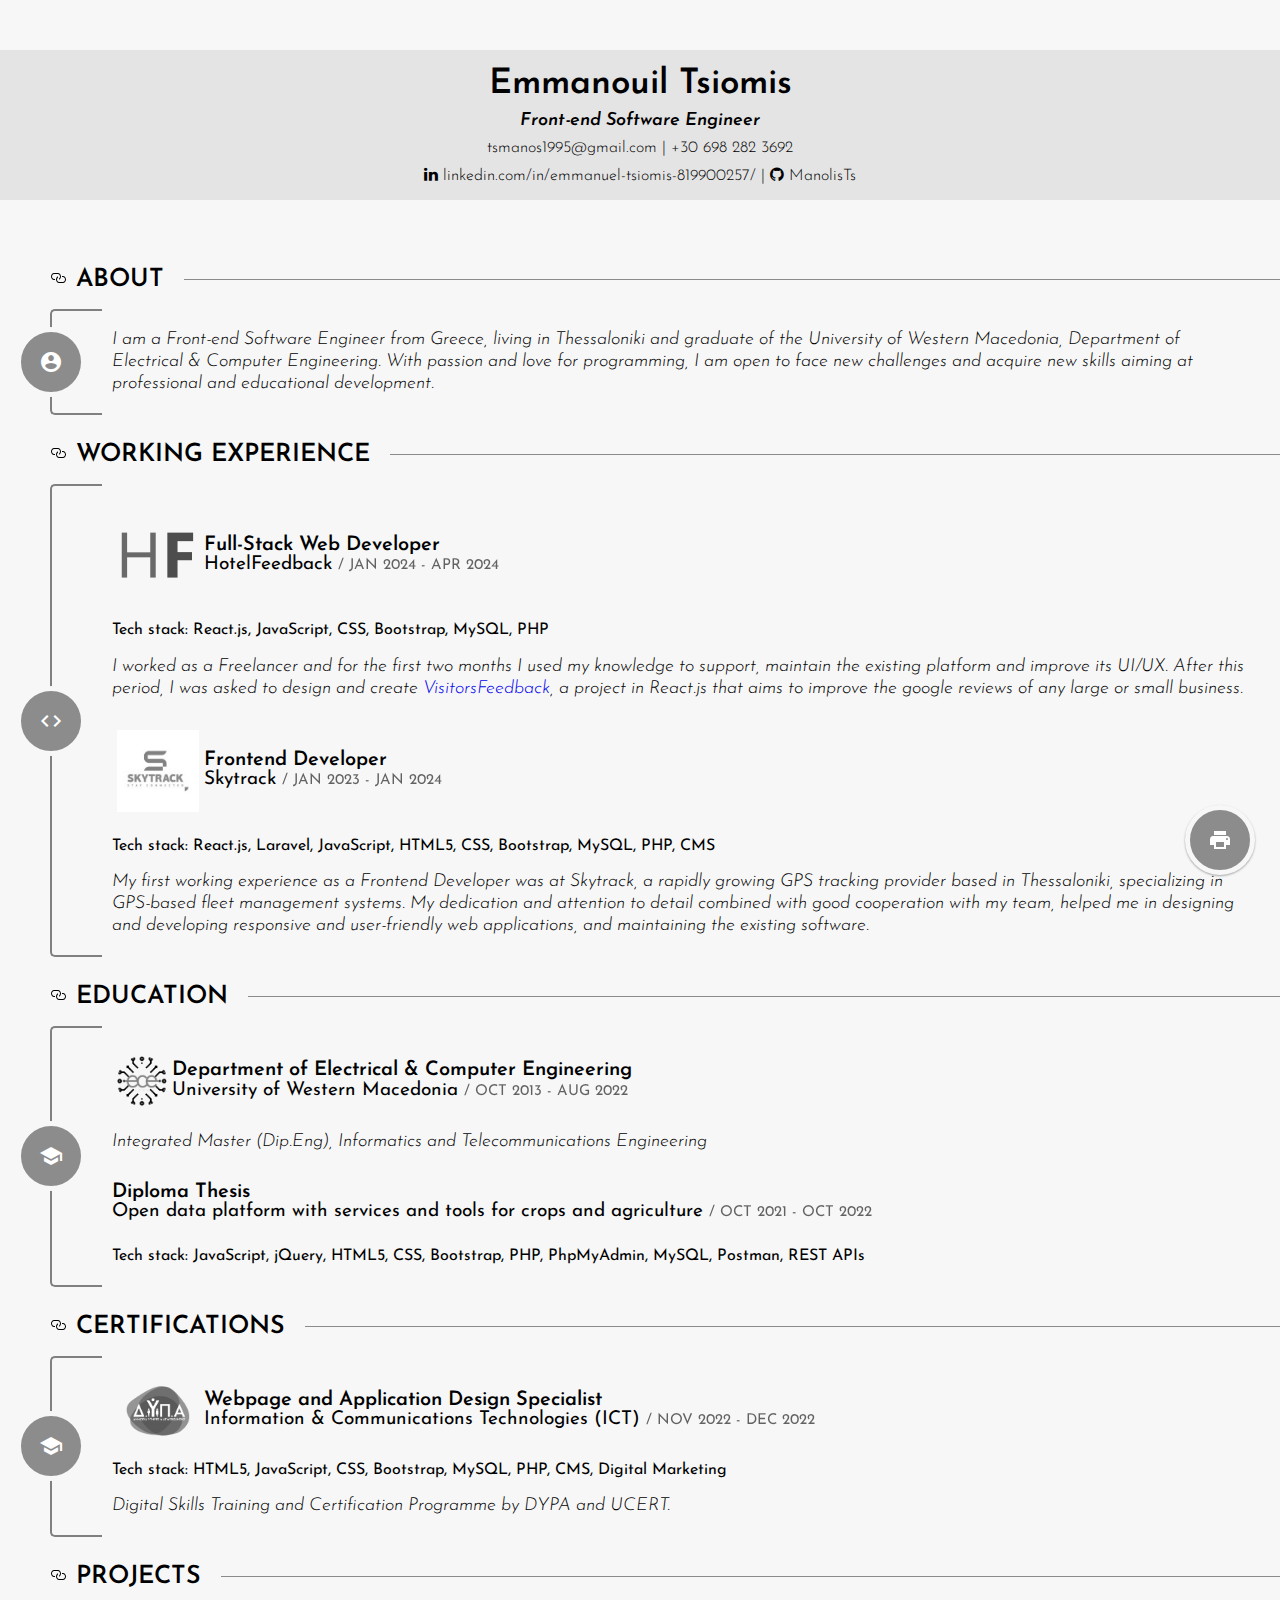
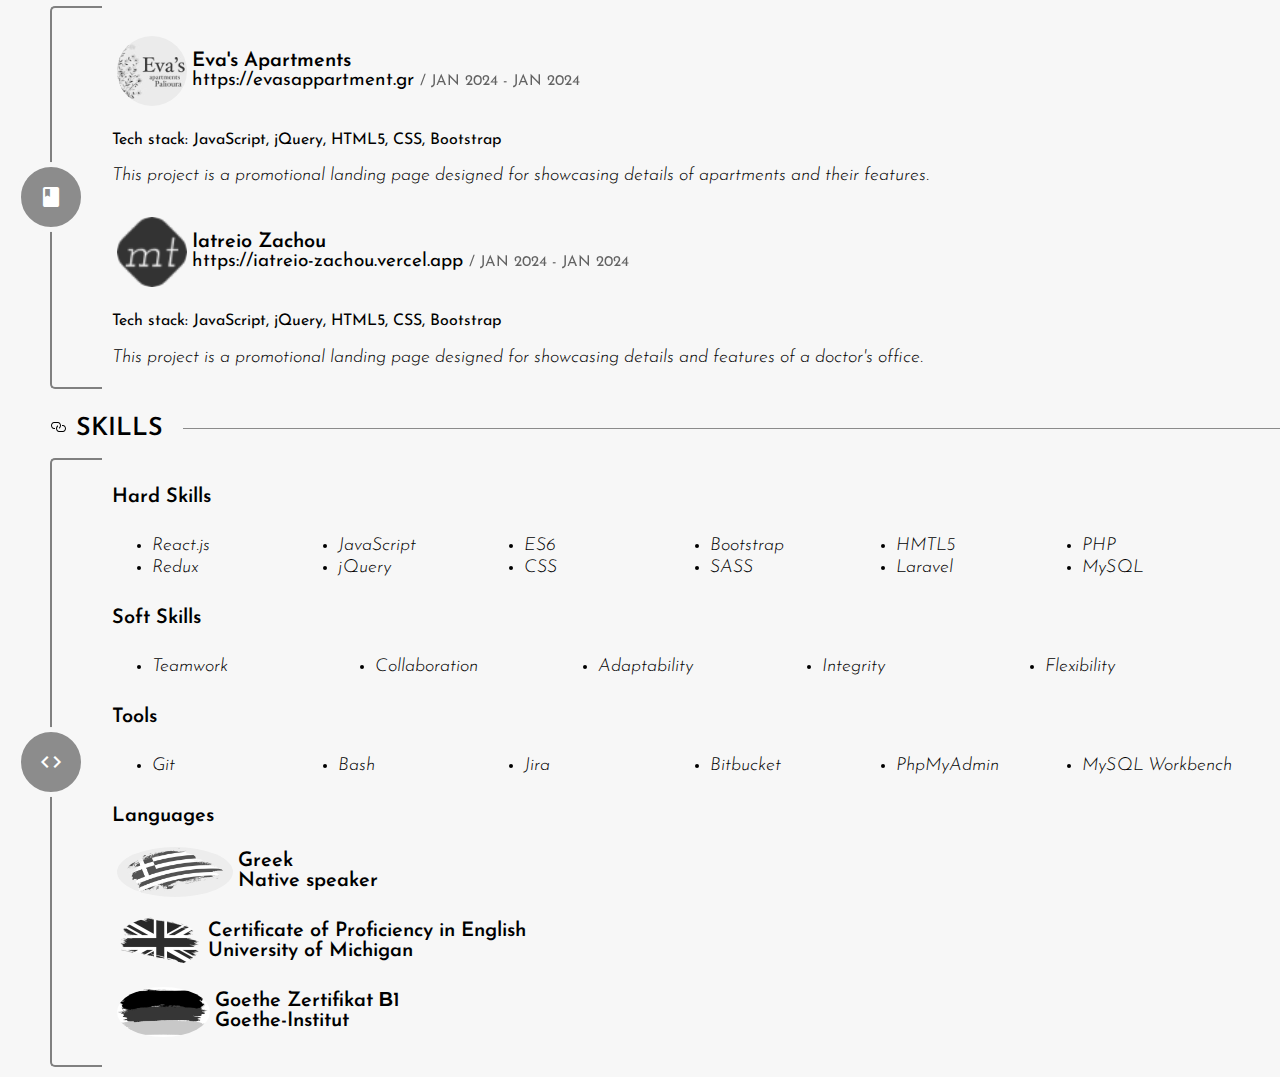
==== commit 85a9f4d5: "Design and Content changes" ====
--- a/index.html
+++ b/index.html
@@ -2,7 +2,7 @@
 <html lang="en">
 
 <head>
-  <title>Emmanouil Tsiomis | Software Engineer</title>
+  <title>Emmanouil Tsiomis | Front-end Software Engineer</title>
   <meta charset="utf-8" />
   <meta name="viewport" content="width=device-width, initial-scale=1" />
   <meta name="theme-color" content="#2c2c2c" />
@@ -21,23 +21,18 @@
   </div>
   <div class="wrapper">
     <main class="main">
-      <!-- <div class="btnlang">
-        <a href="index-gr.html" class="nav-link">
-          <img src="images/flag_gr.gif" alt="Greek" title="Switch to Greek">
-        </a>
-      </div> -->
       <section class="top">
         <div class="title ">
           Emmanouil Tsiomis
           <div class="subtitle">
-            Software Engineer
+            Front-end Software Engineer
           </div>
           <div class="contact-information">
             tsmanos1995@gmail.com | +30 698 282 3692‬
           </div>
           <div class="contact-information icon">
-            <a href="https://www.linkedin.com/in/emmanouil-tsiomis-819900257/" style="color: currentcolor;" target="_blank"
-              rel="noreferrer"><i class="fa fa-linkedin"></i> Emmanouil Tsiomis</a>
+            <a href="https://www.linkedin.com/in/emmanuel-tsiomis-819900257/" style="color: currentcolor;" target="_blank"
+              rel="noreferrer"><i class="fa fa-linkedin"></i> linkedin.com/in/emmanuel-tsiomis-819900257/</a>
             |
             <a href="https://github.com/ManolisTs" style="color: currentcolor;" target="_blank" rel="noreferrer"><i
                 class="fa fa-github"></i> ManolisTs</a>
@@ -64,10 +59,8 @@
           <div class="items">
             <div class="item">
               <div class="desc">
-                My name is Emmanuel Tsiomis, I am from Greece and I live in Thessaloniki. I am a Software Engineer graduated from the University of Western Macedonia, Department of Electrical & Computer Engineering.
-                <br><br>
-                With passion and love for programming and problem solving, I am open to face new challenges, acquire new skills and dedicated to keep up to date with industry
-                 trends, aiming at professional and educational development in terms of advanced applications and web tools.
+                I am a Front-end Software Engineer from Greece, living in Thessaloniki and graduate of the University of Western Macedonia, Department of Electrical & Computer Engineering.
+                With passion and love for programming, I am open to face new challenges and acquire new skills aiming at professional and educational development.
               </div>
             </div>
           </div>
@@ -91,36 +84,29 @@
             </div>
           </div>
           <div class="items">
-            <!-- <div class="item">
+            <div class="item">
               <div class="entity">
                 <img style="border-radius: unset; height: 82px;" loading="lazy" src="./images/hotelfeedback.png">
                 <div>
-                  <div class="what">Full Stack Web Developer</div>
-                  <div class="where">
-                    <a href="https://hotelfeedback.gr/" target="_blank" rel="noreferrer">Hotel Feedback</a>
-                    <span class="when">/ JAN 2024 - NOW</span>
-                  </div>
-                </div>
-              </div>
-              <div class="tech-stack"> 
-                Tech stack: React.js, JavaScript, CSS, Bootstrap, MySQL, PHP
-              </div>
-              <div class="desc">
-                As a full-stack Web Developer at Hotel Feedback my role revolves around the maintenance, 
-                support, and enhancement of the existing platform. Leveraging a comprehensive skill set, 
-                I employ JavaScript, jQuery, CSS, Bootstrap, PHP, C#, SQL SERVER, and React to ensure the 
-                seamless operation and continuous improvement of the system. My responsibilities encompass 
-                not only troubleshooting and support but also the implementation of innovative solutions to 
-                elevate the platform's functionality. This experience allows me to navigate the intricacies 
-                of both front-end and back-end development, showcasing my proficiency in delivering high-quality 
-                and user-centric solutions in a dynamic and challenging environment.
-              </div>
-            </div> -->
+                  <div class="what">Full-Stack Web Developer</div>
+                  <div class="where">
+                    <a href="https://hotelfeedback.gr/"
+                      target="_blank" rel="noreferrer">HotelFeedback</a>
+                    <span class="when">/ JAN 2024 - APR 2024</span>
+                  </div>
+                </div>
+              </div>
+              <div class="tech-stack"> Tech stack: React.js, JavaScript, CSS, Bootstrap, MySQL, PHP</div>
+              <div class="desc">
+                I worked as a Freelancer and for the first two months I used my knowledge to support, maintain the existing platform and improve its UI/UX.
+                After this period, I was asked to design and create <a href="https://visitorsfeedback.com" target="_blank" rel="noreferrer">VisitorsFeedback</a>, a project in React.js that aims to improve the google reviews of any large or small business.
+              </div>
+            </div>
             <div class="item">
               <div class="entity">
                 <img style="border-radius: unset; height: 82px;" loading="lazy" src="./images/skytrack.png">
                 <div>
-                  <div class="what">Junior Frontend Developer</div>
+                  <div class="what">Frontend Developer</div>
                   <div class="where">
                     <a href="https://skytrack.org" target="_blank" rel="noreferrer">Skytrack</a>
                     <span class="when">/ JAN 2023 - JAN 2024</span>
@@ -135,83 +121,6 @@
                 helped me in designing and developing responsive and user-friendly web applications, and maintaining the existing software.
               </div>
             </div>
-            <div class="item">
-              <div class="entity">
-                <img style="border-radius: unset; height: 82px;" loading="lazy" src="./images/visitors-feedback.png">
-                <div>
-                  <div class="what">VisitorsFeedback</div>
-                  <div class="where">
-                    <a href="https://visitorsfeedback.com"
-                      target="_blank" rel="noreferrer">https://visitorsfeedback.com</a>
-                    <span class="when">/ JAN 2024 - NOW</span>
-                  </div>
-                </div>
-              </div>
-              <div class="tech-stack"> Tech stack: React.js, JavaScript, CSS, Bootstrap, MySQL, PHP</div>
-              <div class="desc">
-                I am currently working as a Freelancer at the position of Frontend Software Engineer at <a href="https://hotelfeedback.gr/" target="_blank" rel="noreferrer">HotelFeedback</a>, 
-                and the first two months I used my knowledge to support, maintain the existing platform and improve its UI/UX.
-              
-                After this period, I was asked to design and create the first version of VisitorsFeedback, a project in React.js which is currently under further development.
-              </div>
-            </div>
-            <!-- <div class="item">
-              <div class="entity">
-                <img loading="lazy" src="./images/greek-army.png">
-                <div>
-                  <div class="what">Computer & Network Specialist</div>
-                  <div class="where">
-                    <a href="http://www.army.gr/" target="_blank" rel="noreferrer">Greek Army</a>
-                    <span class="when">/ FEB 2021 - MAY 2021</span>
-                  </div>
-                  <div class="when">
-                    <a href="https://drive.google.com/file/d/1DsArFjGxGEd2pvz5OQ75VS9H2vYj6-qq/view?usp=sharing" target="_blank" rel="noreferrer">Certificate of Military
-                      Service</a>
-                  </div>
-                </div>
-              </div>
-              <div class="tech-stack"> 
-                Tech stack: MySQL, Windows Domain, Network Management, Computer Hardware Troubleshooting, 
-                            Hardware Diagnostics, Computer Hardware Assembly, Active Directory Experience
-              </div>
-              <div class="desc">
-                During my military service, with primary occupational specialty
-                “Computer and Network Specialist” in the Information Technology Support Center of the 
-                88th Military Command of Lesvos in the Hellenic Army, I was assigned the following duties:
-                <ul>
-                  <li>Network Support:
-                    Integration of computers into the Windows Domain (Server 2012 R2, Server 2016 R2),
-                    Network addressing, Switch configuration, Network user management (Active Directory)</li>
-                  <li>Technical Support for Computers and Peripherals:
-                    Fault diagnosis and replacement of defective components, Assembly of new computers,
-                    Installation and configuration of operating systems and office applications (MS Windows, MS Office),
-                    Printer maintenance, Connection and operation of projectors, Connection and operation of UPS (Uninterruptible Power Supply)
-                  </li>
-                  <li>Handling Office Applications:
-                    Microsoft Word 2003-2016, Microsoft Excel 2003-2016, Microsoft Outlook 2003-2016,
-                    Microsoft PowerPoint 2003-2016, Microsoft Access 2003-2016
-                  </li>
-                </ul>
-              </div>
-            </div>
-            <div class="item">
-              <div class="entity">
-                <img loading="lazy" src="./images/itsolutions.png">
-                <div>
-                  <div class="what">Information Technology Engineer (Internship)</div>
-                  <div class="where">
-                    <a href="" target="_blank" rel="noreferrer">It Solutions - Mokkas Ioannis</a>
-                    <span class="when">/ AUG 2020 - OCT 2020</span>
-                  </div>
-                </div>
-              </div>
-              <div class="tech-stack"> Tech stack: Windows Server, Computer Hardware, Computer Hardware Troubleshooting, Hardware Diagnostics, Computer Hardware Assembly </div>
-              <div class="desc">
-                During my internship, I worked at the hosting company named IOANNIS MOKKAS, operating under the 
-                trade name IT SOLUTIONS, for the period August 2020 to October 2020. In this role, I provided 
-                services related to software and hardware upgrading, management, and repair.
-              </div>
-            </div> -->
           </div>
         </div>
       </section>
@@ -248,6 +157,20 @@
               <div class="desc">
                 Integrated Master (Dip.Eng), Informatics and Telecommunications Engineering
               </div>
+              <!-- <div class="tech-stack"> Courses: </div> -->
+            </div>
+            <div class="item">
+              <div class="entity">
+                <div>
+                  <div class="what" >Diploma Thesis</div>
+                  <div class="where">
+                    <a href="https://www.ece.uowm.gr/"
+                      target="_blank" rel="noreferrer">Open data platform with services and tools for crops and agriculture</a>
+                    <span class="when">/ OCT 2021 - OCT 2022</span>
+                  </div>
+                </div>
+              </div>
+              <div class="tech-stack"> Tech stack: JavaScript, jQuery, HTML5, CSS, Bootstrap, PHP, PhpMyAdmin, MySQL, Postman, REST APIs</div>
             </div>
           </div>
         </div>
@@ -270,28 +193,6 @@
             </div>
           </div>
           <div class="items">
-            <div class="item">
-              <div class="entity">
-                <img loading="lazy" src="./images/english.png">
-                <div>
-                  <div class="what">Certificate of Proficiency in English</div>
-                  <div class="where">
-                    <div class="what">University of Michigan</div>
-                  </div>
-                </div>
-              </div>
-            </div>
-            <div class="item">
-              <div class="entity">
-                <img loading="lazy" src="./images/german.png">
-                <div>
-                  <div class="what">Goethe Zertifikat Β1</div>
-                  <div class="where">
-                    <div class="what">Goethe-Institut</div>
-                  </div>
-                </div>
-              </div>
-            </div>
             <div class="item">
               <div class="entity">
                 <img loading="lazy" src="./images/dypa.png">
@@ -366,7 +267,7 @@
             </div>
           </div>
       </section>
-      <section class="section" id="thesis">
+      <!-- <section class="section" id="thesis">
         <div class="horizonLine">
           <a id="" class="anchor" aria-hidden="true" href="#thesis">
             <svg viewBox="0 0 16 16" version="1.1" width="16" height="16" aria-hidden="true">
@@ -406,7 +307,7 @@
             </div>
           </div>
         </div>
-      </section>
+      </section> -->
       <section class="section">
         <div class="horizonLine" id="skills">
           <a class="anchor" aria-hidden="true" href="#skills">
@@ -426,8 +327,13 @@
           </div>
           <div class="items">
             <div class="item">
-              <div class="desc">
-                <ul style="columns: 4; -webkit-columns: 4; -moz-columns: 4;">
+              <div class="entity">
+                <div>
+                  <div class="what">Hard Skills</div>
+                </div>
+              </div>
+              <div class="desc">
+                <ul style="columns: 6; -webkit-columns: 6; -moz-columns: 6;">
                   <li>React.js</li>
                   <li>Redux</li>
                   <li>JavaScript</li>
@@ -443,30 +349,30 @@
                 </ul>
               </div>
             </div>
-          </div>
-        </div>
-      </section>
-      <section class="section">
-        <div class="horizonLine" id="tools">
-          <a class="anchor" aria-hidden="true" href="#tools">
-            <svg viewBox="0 0 16 16" version="1.1" width="16" height="16" aria-hidden="true">
-              <path fill-rule="evenodd"
-                d="M4 9h1v1H4c-1.5 0-3-1.69-3-3.5S2.55 3 4 3h4c1.45 0 3 1.69 3 3.5 0 1.41-.91 2.72-2 3.25V8.59c.58-.45 1-1.27 1-2.09C10 5.22 8.98 4 8 4H4c-.98 0-2 1.22-2 2.5S3 9 4 9zm9-3h-1v1h1c1 0 2 1.22 2 2.5S13.98 12 13 12H9c-.98 0-2-1.22-2-2.5 0-.83.42-1.64 1-2.09V6.25c-1.09.53-2 1.84-2 3.25C6 11.31 7.55 13 9 13h4c1.45 0 3-1.69 3-3.5S14.5 6 13 6z">
-              </path>
-            </svg>
-          </a>
-          TOOLS & TECHNOLOGIES
-        </div>
-        <div class="container">
-          <div class="iconHug">
-            <div class="icon">
-              <i class="material-icons">&#xE86F;</i>
-            </div>
-          </div>
-          <div class="items">
-            <div class="item">
-              <div class="desc">
-                <ul style="columns: 3; -webkit-columns: 3; -moz-columns: 3;">
+            <div class="item">
+              <div class="entity">
+                <div>
+                  <div class="what">Soft Skills</div>
+                </div>
+              </div>
+              <div class="desc">
+                <ul style="columns: 5; -webkit-columns: 5; -moz-columns: 5;">
+                  <li>Teamwork</li>
+                  <li>Collaboration</li>
+                  <li>Adaptability</li>
+                  <li>Integrity</li>
+                  <li>Flexibility</li>
+                </ul>
+              </div>
+            </div>
+            <div class="item">
+              <div class="entity">
+                <div>
+                  <div class="what">Tools</div>
+                </div>
+              </div>
+              <div class="desc">
+                <ul style="columns: 6; -webkit-columns: 6; -moz-columns: 6;">
                   <li>Git</li>
                   <li>Bash</li>
                   <li>Jira</li>
@@ -476,158 +382,44 @@
                 </ul>
               </div>
             </div>
-          </div>
-        </div>
-      </section>
-      <section class="section">
-        <div class="horizonLine" id="languages">
-          <a class="anchor" aria-hidden="true" href="#languages">
-            <svg viewBox="0 0 16 16" version="1.1" width="16" height="16" aria-hidden="true">
-              <path fill-rule="evenodd"
-                d="M4 9h1v1H4c-1.5 0-3-1.69-3-3.5S2.55 3 4 3h4c1.45 0 3 1.69 3 3.5 0 1.41-.91 2.72-2 3.25V8.59c.58-.45 1-1.27 1-2.09C10 5.22 8.98 4 8 4H4c-.98 0-2 1.22-2 2.5S3 9 4 9zm9-3h-1v1h1c1 0 2 1.22 2 2.5S13.98 12 13 12H9c-.98 0-2-1.22-2-2.5 0-.83.42-1.64 1-2.09V6.25c-1.09.53-2 1.84-2 3.25C6 11.31 7.55 13 9 13h4c1.45 0 3-1.69 3-3.5S14.5 6 13 6z">
-              </path>
-            </svg>
-          </a>
-          LANGUAGES
-        </div>
-        <div class="container">
-          <div class="iconHug">
-            <div class="icon">
-              <i class="material-icons">&#xe8e2;</i>
-            </div>
-          </div>
-          <div class="items">
-            <div class="item">
-              <div class="desc">
-                <ul style="display: flex; flex-direction: row; gap: 10px; list-style-type: none;">
-                  <li>Greek,</li>
-                  <li>English,</li>
-                  <li>German</li>
-                </ul>
+            <div class="item">
+              <div class="entity">
+                <div>
+                  <div class="what">Languages</div>
+                </div>
+              </div>
+              <div class="entity">
+                <img loading="lazy" src="./images/greek.png">
+                <div>
+                  <div class="what">Greek</div>
+                  <div class="where">
+                    <div class="what">Native speaker</div>
+                  </div>
+                </div>
+              </div>
+              <div class="entity">
+                <img loading="lazy" src="./images/english.png">
+                <div>
+                  <div class="what">Certificate of Proficiency in English</div>
+                  <div class="where">
+                    <div class="what">University of Michigan</div>
+                  </div>
+                </div>
+              </div>
+              <div class="entity">
+                <img loading="lazy" src="./images/german.png">
+                <div>
+                  <div class="what">Goethe Zertifikat Β1</div>
+                  <div class="where">
+                    <div class="what">Goethe-Institut</div>
+                  </div>
+                </div>
               </div>
             </div>
           </div>
         </div>
       </section>
     </main>
-    <!-- <aside class="aside aside-1 sticky">
-      <section class="sidebar">
-        <div class="profilePicture">
-        </div>
-        <div class="contactDetails">
-          <div class="detail">
-            <div class="alignCenter icon">
-              <a href="https://www.linkedin.com/in/emmanouil-tsiomis-819900257/" style="text-decoration: none;" target="_blank"
-                rel="noreferrer">
-                <i class="fa fa-linkedin" style="height: 51.19px;"></i>
-              </a>
-            </div>
-            <div class="alignCenter">
-              <a href="https://www.linkedin.com/in/emmanouil-tsiomis-819900257/" style="text-decoration: none;" target="_blank"
-                rel="noreferrer">LinkedIn</a>
-            </div>
-          </div>
-          <div class="detail">
-            <div class="alignCenter icon">
-              <a href="https://github.com/ManolisTs" style="text-decoration: none;" target="_blank" rel="noreferrer">
-                <i class="fa fa-github" style="height: 51.19px;"></i>
-              </a>
-            </div>
-            <div class="alignCenter">
-              <a href="https://github.com/ManolisTs" style="text-decoration: none;" target="_blank"
-                rel="noreferrer">GitHub</a>
-            </div>
-          </div>
-          <div class="detail">
-            <div class="alignCenter icon">
-              <a href="mailto:tsmanos1995@gmail.com" style="text-decoration: none;">
-                <i class="material-icons">&#xE0BE;</i>
-              </a>
-            </div>
-            <div class="alignCenter">
-              <a href="mailto:tsmanos1995@gmail.com" style="text-decoration: none;">tsmanos1995@gmail.com</a>
-            </div>
-          </div>
-          <div class="detail">
-            <div class="alignCenter icon mycursor">
-              <i class="material-icons">&#xE88A;</i>
-            </div>
-            <div class="alignCenter">
-              Thessaloniki, Greece
-            </div>
-          </div>
-        </div>
-
-        <div class="expertise">
-          <h3 class="alignCenter">SKILLS</h3>
-          <ul>
-            <li>React.js</li>
-            <li>Redux</li>
-            <li>JavaScript</li>
-            <li>jQuery</li>
-            <li>ES6</li>
-            <li>CSS</li>
-            <li>Bootstrap</li>
-            <li>SASS</li>
-            <li>HMTL5</li>
-            <li>REST APIs</li>
-            <li>AJAX</li>
-            <li>Typescript</li>
-            <li>Laravel</li>
-            <li>PHP</li>
-            <li>MySQL</li>
-            <li>Node.js</li>
-            <li>Express.js</li>
-            <li>Npm</li>
-            <li>C#</li>
-            <li>Responsive Web Design</li>
-            <li>Search Engine Optimization (SEO)</li>
-          </ul>
-        </div>
-
-        <div class="expertise">
-          <h3 class="alignCenter">TOOLS & TECHNOLOGIES</h3>
-          <ul>
-            <li>
-              Git
-            </li>
-            <li>
-              npm
-            </li>
-            <li>
-              Bash
-            </li>
-            <li>
-              Jira
-            </li>
-            <li>
-              Bitbucket
-            </li>
-            <li>
-              PhpMyAdmin
-            </li>
-            <li>
-              MySQL Workbench
-            </li>
-          </ul>
-        </div>
-
-        <div class="languages">
-          <h3 class="alignCenter">LANGUAGES</h3>
-          <ul>
-            <li>
-              Greek (Native)
-            </li>
-            <li>
-              English (Professional)
-            </li>
-            <li>
-              German (Intermediate)
-            </li>
-          </ul>
-        </div>
-      </section>
-    </aside> -->
   </div>
 </body>
 <script src="assets/js/index.js"></script>
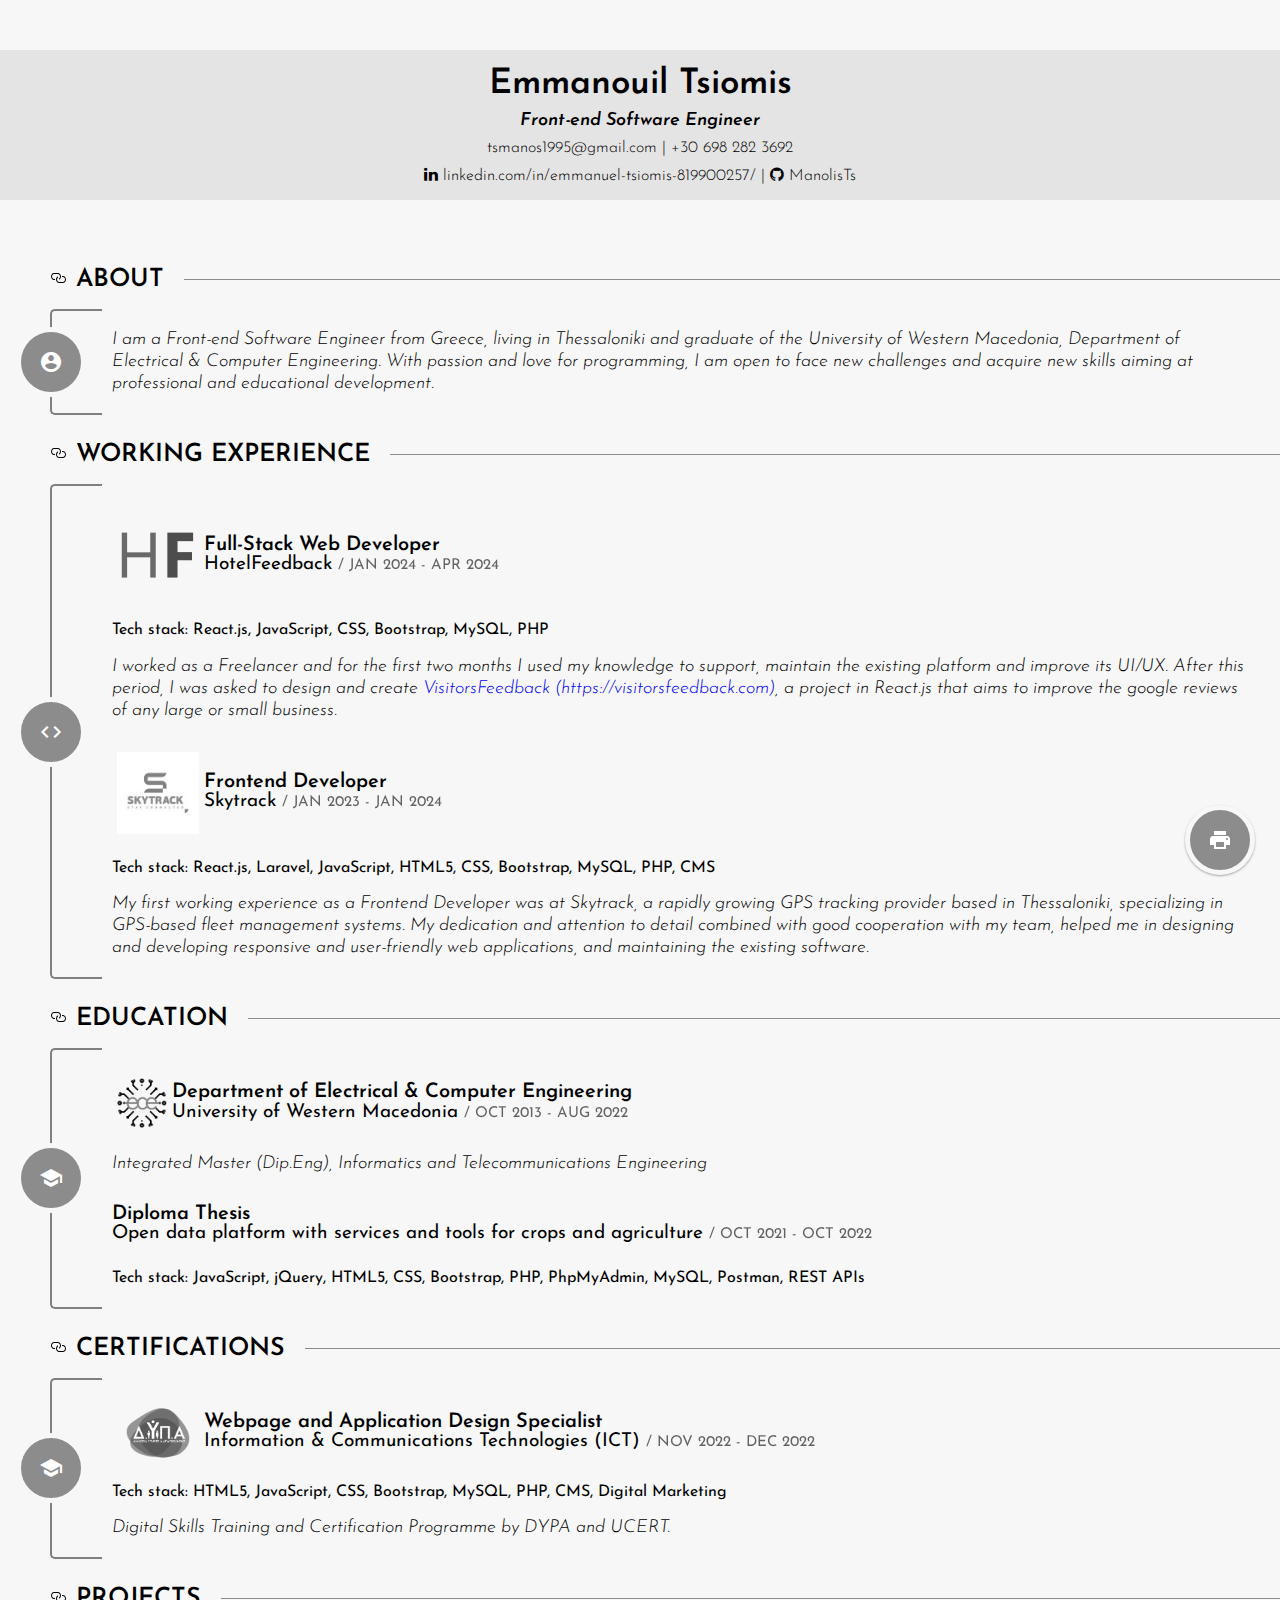
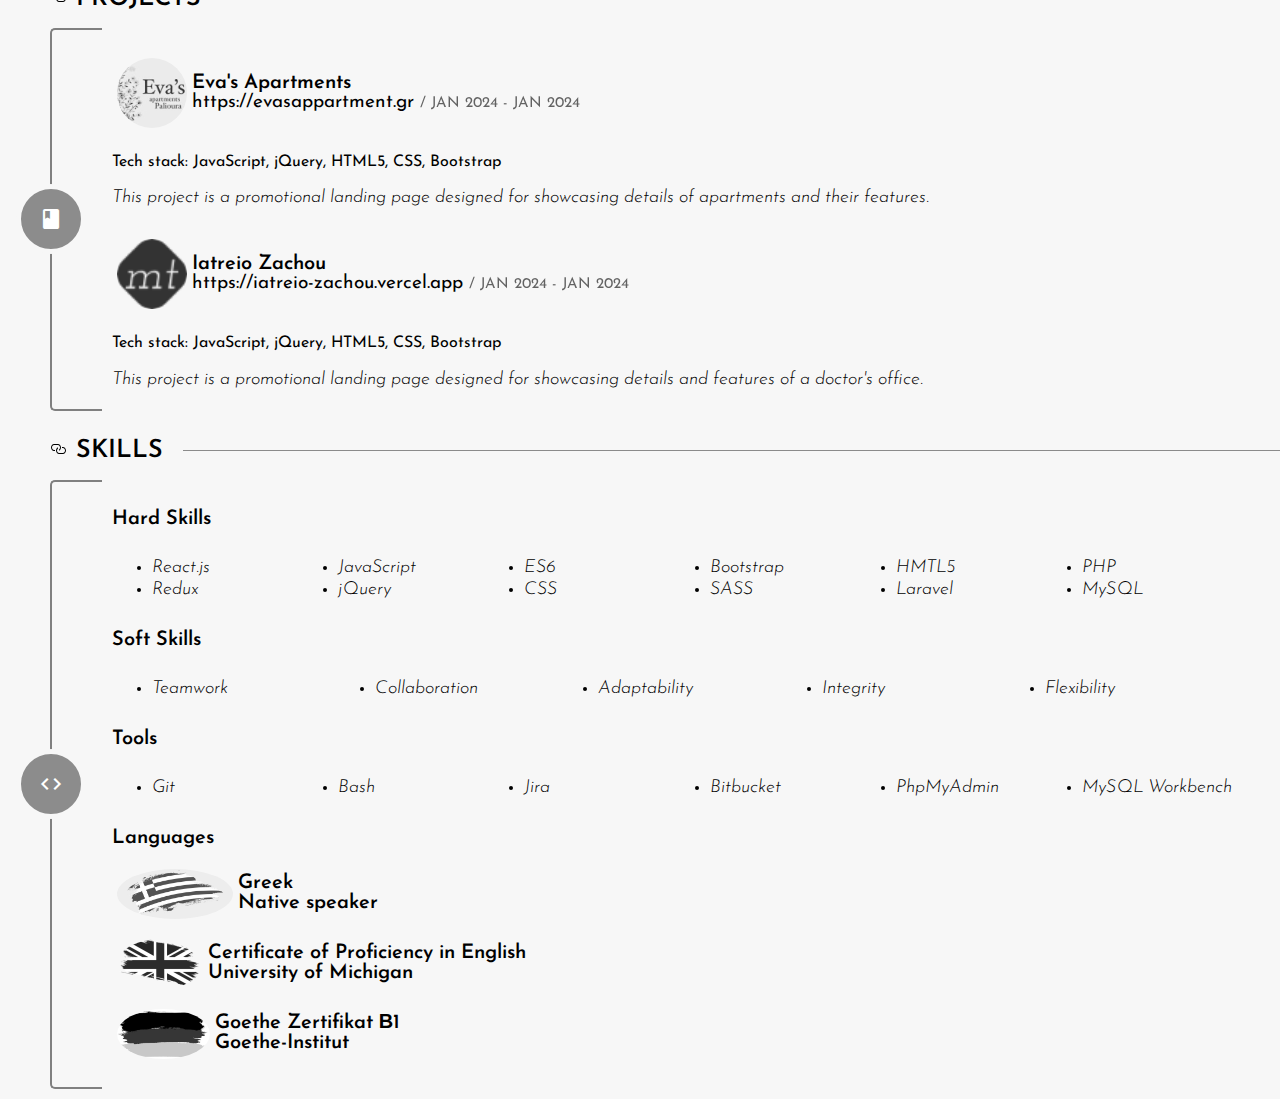
==== commit 9954fe19: "add visitors feedback url as text" ====
--- a/index.html
+++ b/index.html
@@ -99,7 +99,7 @@
               <div class="tech-stack"> Tech stack: React.js, JavaScript, CSS, Bootstrap, MySQL, PHP</div>
               <div class="desc">
                 I worked as a Freelancer and for the first two months I used my knowledge to support, maintain the existing platform and improve its UI/UX.
-                After this period, I was asked to design and create <a href="https://visitorsfeedback.com" target="_blank" rel="noreferrer">VisitorsFeedback</a>, a project in React.js that aims to improve the google reviews of any large or small business.
+                After this period, I was asked to design and create <a href="https://visitorsfeedback.com" target="_blank" rel="noreferrer">VisitorsFeedback (https://visitorsfeedback.com)</a>, a project in React.js that aims to improve the google reviews of any large or small business.
               </div>
             </div>
             <div class="item">
